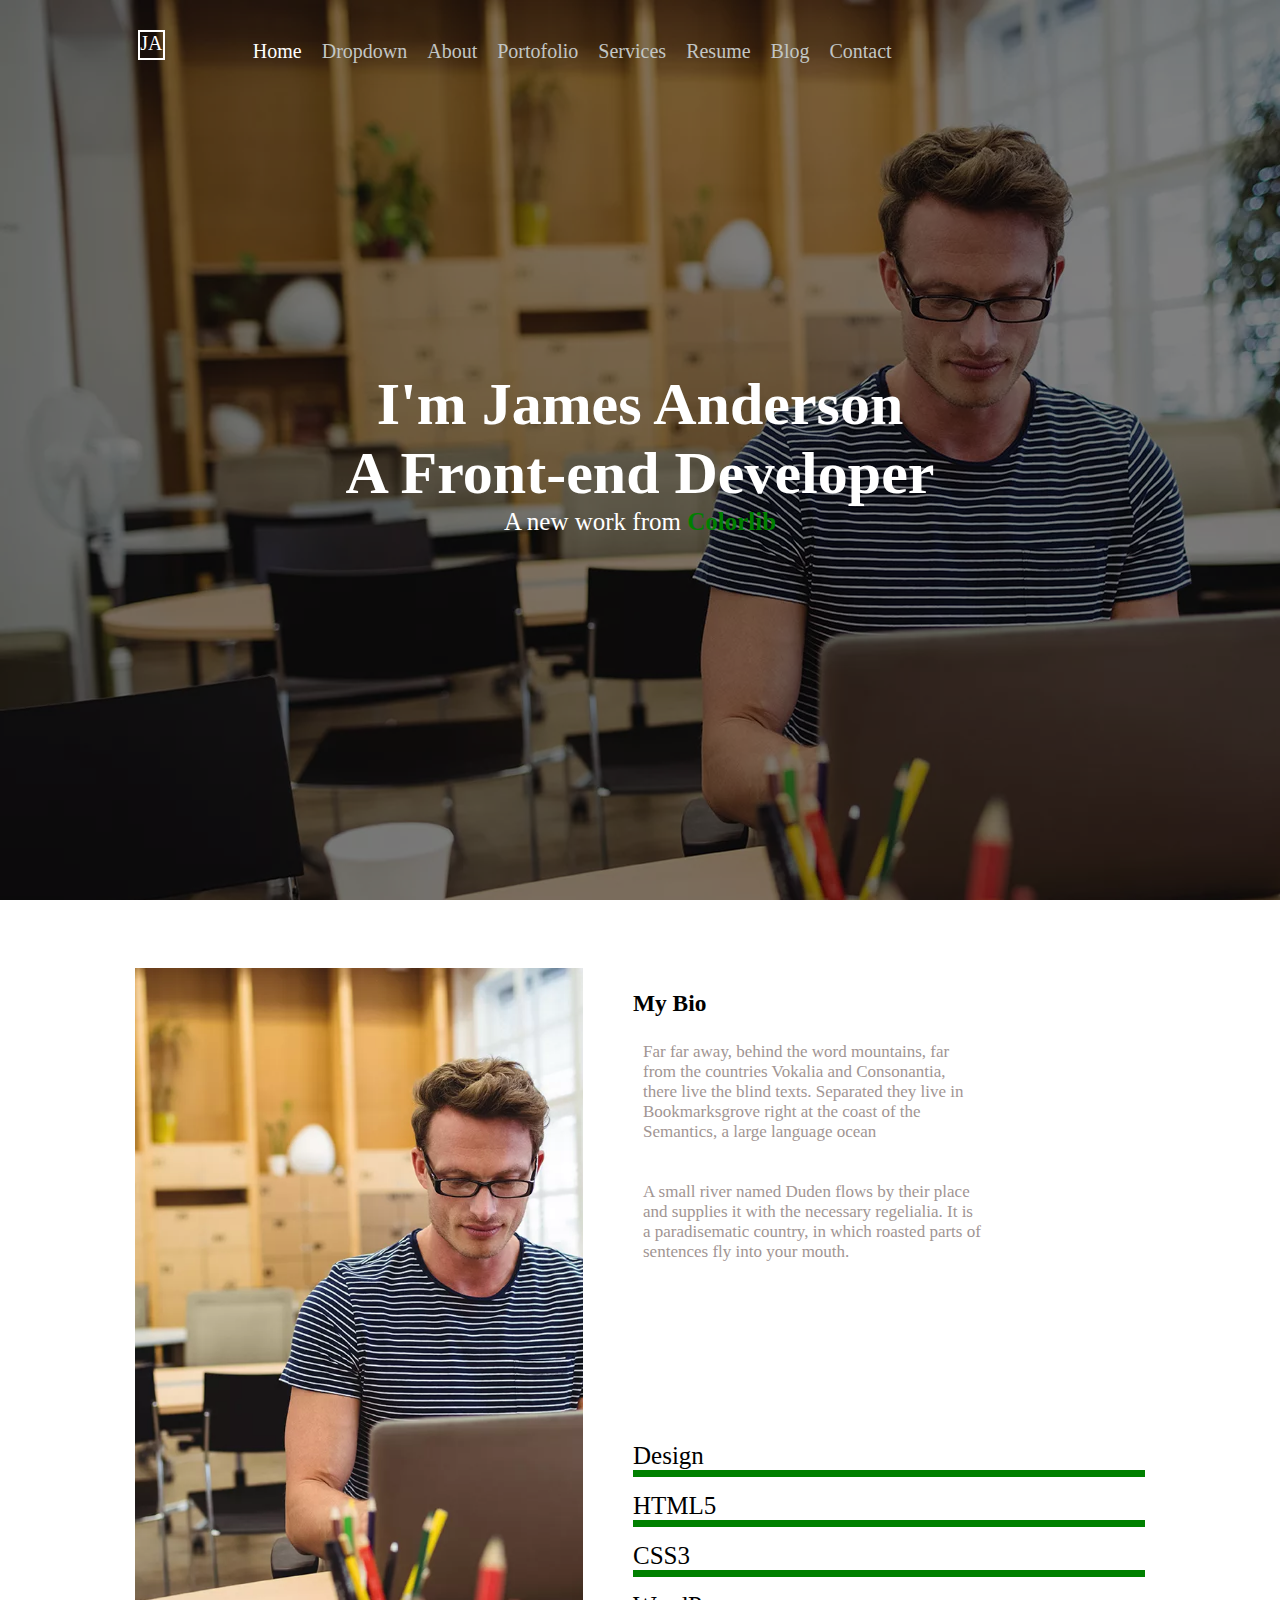
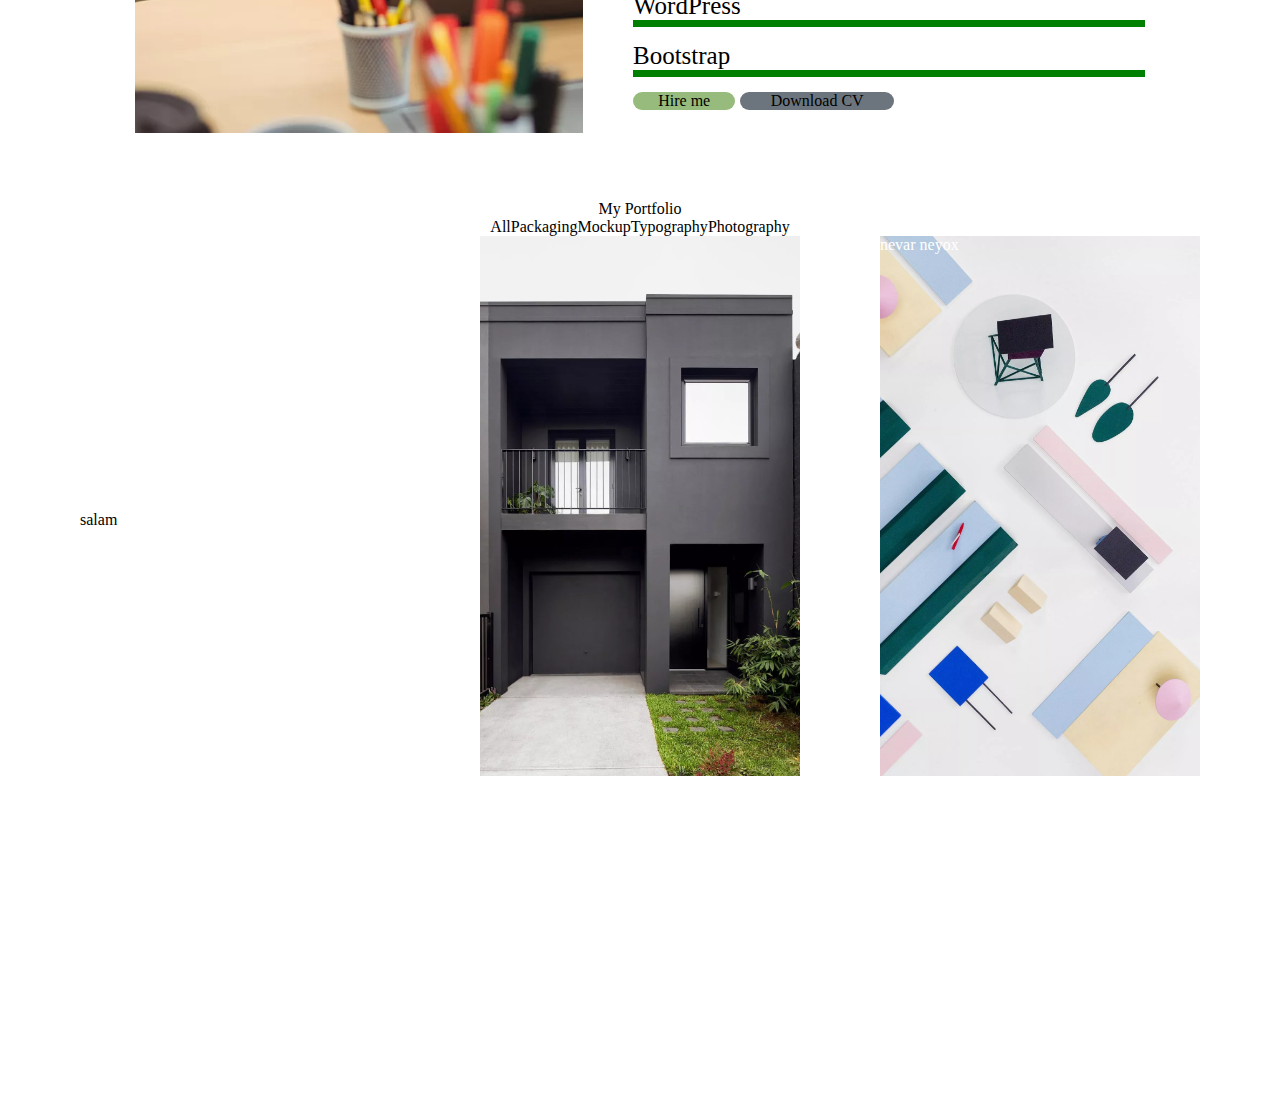
==== proyekt2/index.html @ 19b0993e "added new codes" ====
<!DOCTYPE html>
<html lang="en">

<head>
    <meta charset="UTF-8">
    <meta name="viewport" content="width=device-width, initial-scale=1.0">
    <link rel="stylesheet" href="./style.css">
    <title>Document</title>
</head>

<body>
    <div class="header">
        <div class="java">
            <div class="about">JA</div>
            <div class="menu">
                <div>Home</div>
                <div class="main-drop"> Dropdown

                </div>
                <div> About</div>
                <div> Portofolio</div>
                <div> Services</div>
                <div> Resume</div>
                <div>Blog</div>
                <div>Contact</div>
            </div>
        </div>
        <div class="text">
            <div>
                <h1> I'm James Anderson</h1>
            </div>
            <div>
                <h1>A Front-end Developer </h1>
            </div>
            <div>
                <p>A new work from <span><b>Colorlib</b> </span> </p>
            </div>
        </div>
    </div>
    <section>

        <div class="div-color">
            <div class="image"></div>
            <div class="text-image">
                <div class="my-dive">
                    <h3>My Bio </h3>
                </div>
                <div class="text-second">
                    <div class="far-away"> Far far away, behind the word mountains, far from the countries Vokalia and
                        Consonantia, there
                        live the blind texts. Separated they live in Bookmarksgrove right at the coast of the Semantics,
                        a large language ocean </div>
                    <br>
                    <div class="far-away"> A small river named Duden flows by their place and supplies it with the
                        necessary regelialia. It
                        is a paradisematic country, in which roasted parts of sentences fly into your mouth.</div>
                </div>
                <div class="bio"> Design</div>
                <div class="bio">HTML5 </div>
                <div class="bio">CSS3 </div>
                <div class="bio"> WordPress</div>
                <div class="bio">Bootstrap </div>
                <div class="mother">
                    <div class="hire">Hire me</div>
                    <div class="download">Download CV</div>
                </div>
            </div>
        </div>
    </section>
    <section>
        <div class="portofolio">
            <div> My Portfolio</div>
            <div class="div-menu1">
                <div>All</div>
                <div>Packaging </div>
                <div>Mockup</div>
                <div>Typography </div>
                <div> Photography</div>
            </div>
            <div class="main-div">
                <div class="first-photo">
                    <div class="book"> </div>
                    <div class="map">salam</div>
                </div>
                <div class="second-photo photo1"></div>
                <div class="second-photo photo2">nevar neyox</div>
            </div>
            <div></div>

        </div>
    </section>

</body>

</html>
---- proyekt2/style.css ----
* {
    margin: 0;
    padding: 0;
    box-sizing: border-box;

}

.header {
    width: 100%;
    height: 100vh;
    background-image: url(./hero_img.jpg);
    position: relative;
    z-index: -1;
}
.header::after{
    content: "";
    position: absolute;
    width: 100%;
    height: 100%;
    background-color: black;
    top: 0;
    opacity: 0.5;
    z-index: -2;
}

.java {
    display: flex;
    /* gap: 200px; */
    color: white;
    font-size: 20px;
    margin-left: 100px;
    padding-top: 30px;
    justify-content: space-evenly
}

.menu {
    display: flex;
    gap: 20px;
    margin-right: 350px;
    margin-top: 10px;
    height: 100px;
    

}
.about{
    margin-right: 50px;
    border: solid 2px white;
    height: 30px;
    /* padding: 5px; */
    /* font-family: Impact, Haettenschweiler, 'Arial Narrow Bold', sans-serif */
}
.menu :not( :nth-child(1)){
    color:#C2C6C5 ;

}
.text{
    display: flex;
    flex-direction: column; 
     /* justify-content: center;  */
    align-items: center ;
    margin-top: 230px; 
    color: white;
    /* text-align: center; */
    
}
h1{
    font-size: 60px;
}
p{
    font-size: 25px;
}
span{
    color: green;
}
/* .drop-down{
    width: 160px; 
     height: 140px; 
    background-color: white;
    position:absolute;
    top: 70px;
    display: none;
     */

main.drop{
    position: relative;
}
.main-drop::after{
    width: 100px;
    height: 80px;
    
}
.div-color{
width: 100%;
height: 100vh;
background-color: #fff ;
display: flex;
align-items: center;
justify-content: center;
gap: 50px;
}
.image{
    width: 35%;
    background-image: url(./hero_img.jpg);
    height: 85%;
    background-position: center;
    background-size: cover;
}
.text-image{
    width: 40%;
    height: 80%;
    display: flex;
    flex-direction: column;
    gap: 15px;
}
.hire{
    width: 20%;
    height: 100%;
    background-color: #96BB7C  ;
    border-radius: 20px;
    text-align: center;
}
.download{
    width: 30%;
    height: 100%;
    background-color: #6C757D ;
    border-radius: 20px;
    text-align: center;
}
.mother{
    display: flex;
    gap: 5px
    ;
}
.bio{
    font-size: 25px;
    border-bottom: 7px solid green;
}
.text-second{
    font-size: 17px;
    color: #A19593;
    width: 70%;
    height: 60%;
}
.far-away{
    padding: 10px;
}
.my-dive{
    font-size: 20px;
}
.portofolio{
    width: 100%;
    height: 100vh;
    background-color: #fff;
    display: flex;
    flex-direction: column;
    align-items: center;
}
.div-menu1{
    display: flex;
}
.first-photo{
    width: 25%;
    height: 100%;
    /* background-color: blue; */
    display: flex;
    flex-direction: column;
    gap: 10px;

}
.second-photo{
    width: 25%;
    height: 100%;
     background-color: black; 
    color: white;
}
.main-div{
    display: flex;
    width: 100%;
    justify-content: space-evenly;
    height: 60%;
}
.book {
    width: 50%;
    height: 50%;
    /* background-image: url(./work_1.jpg.webp) */
    ;

}
.map{
    width: 50%;
    height: 50%;

}
.photo1{
    background-image: url(./work_1.jpg.webp);
    background-size: cover;
    background-position: center;
}
.photo2{
    background-image: url(./work_2.jpg.webp);
    background-size: cover;
    background-position: center;
}
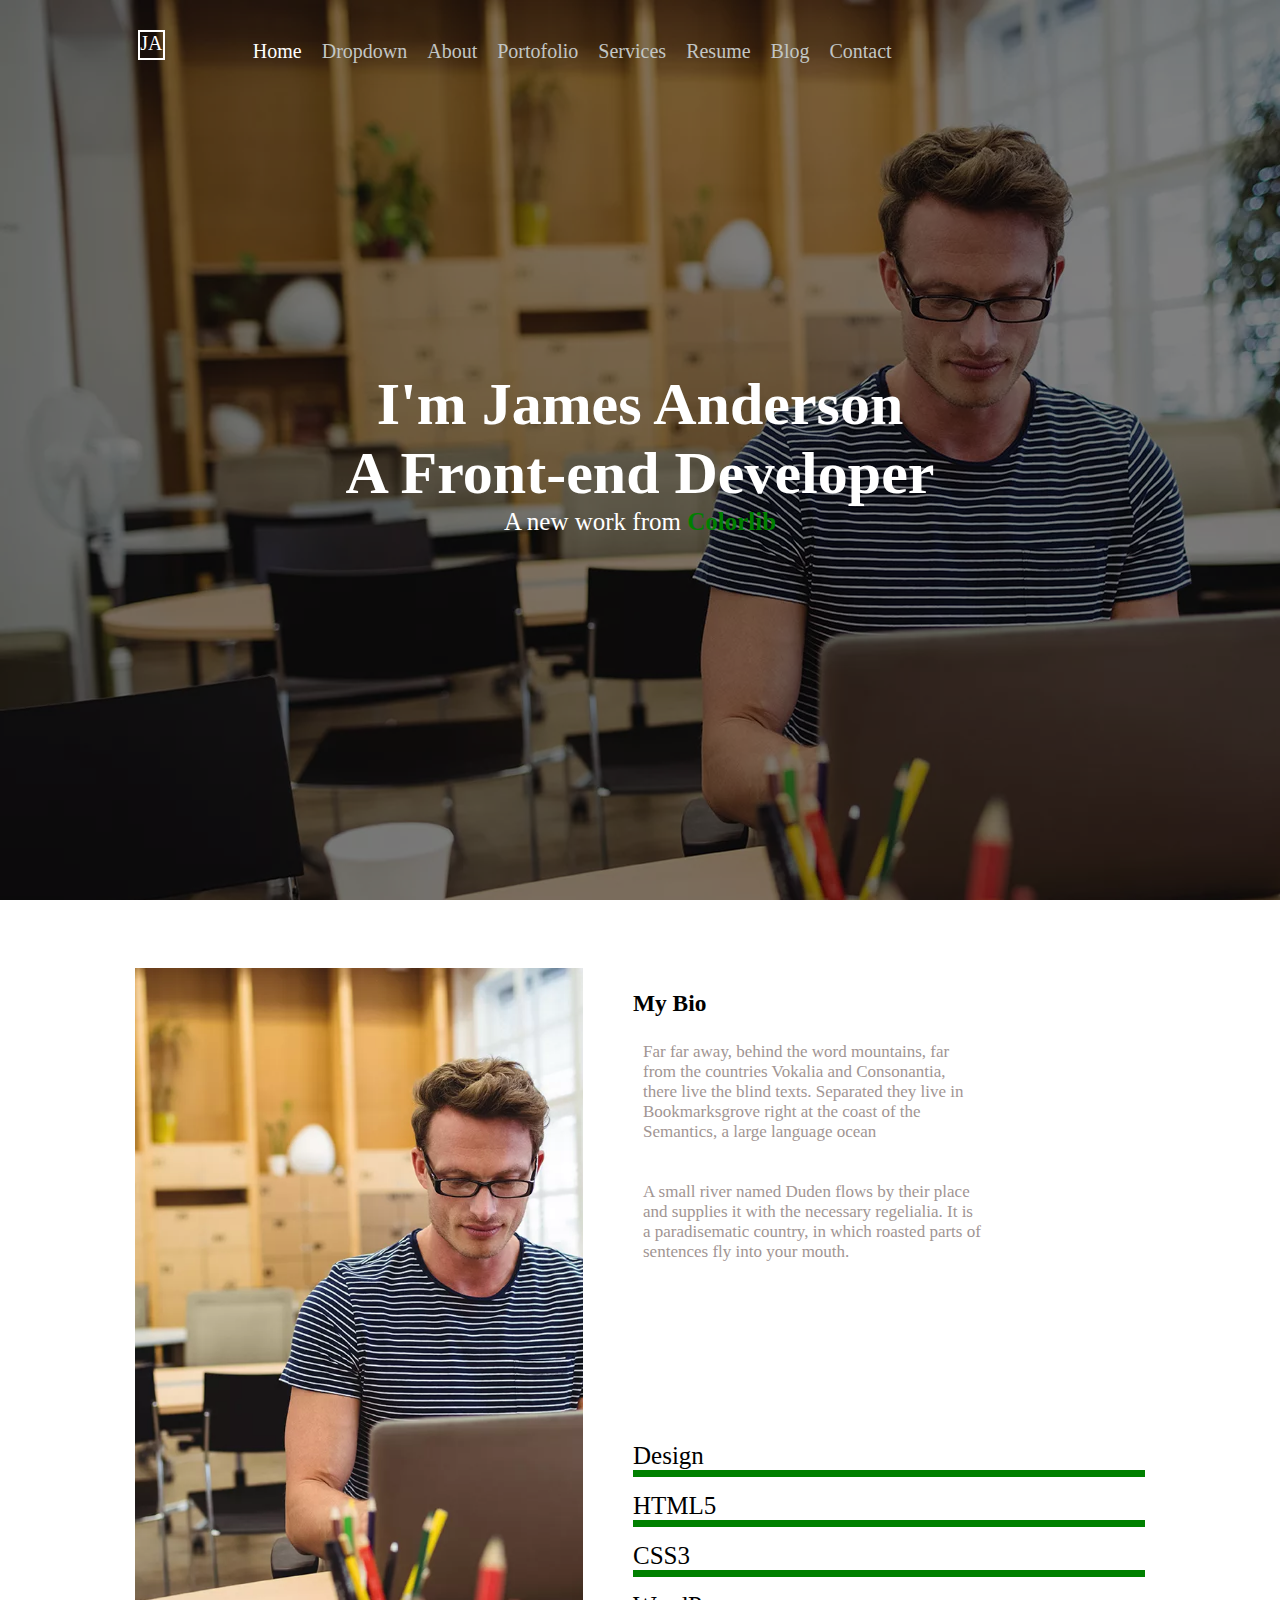
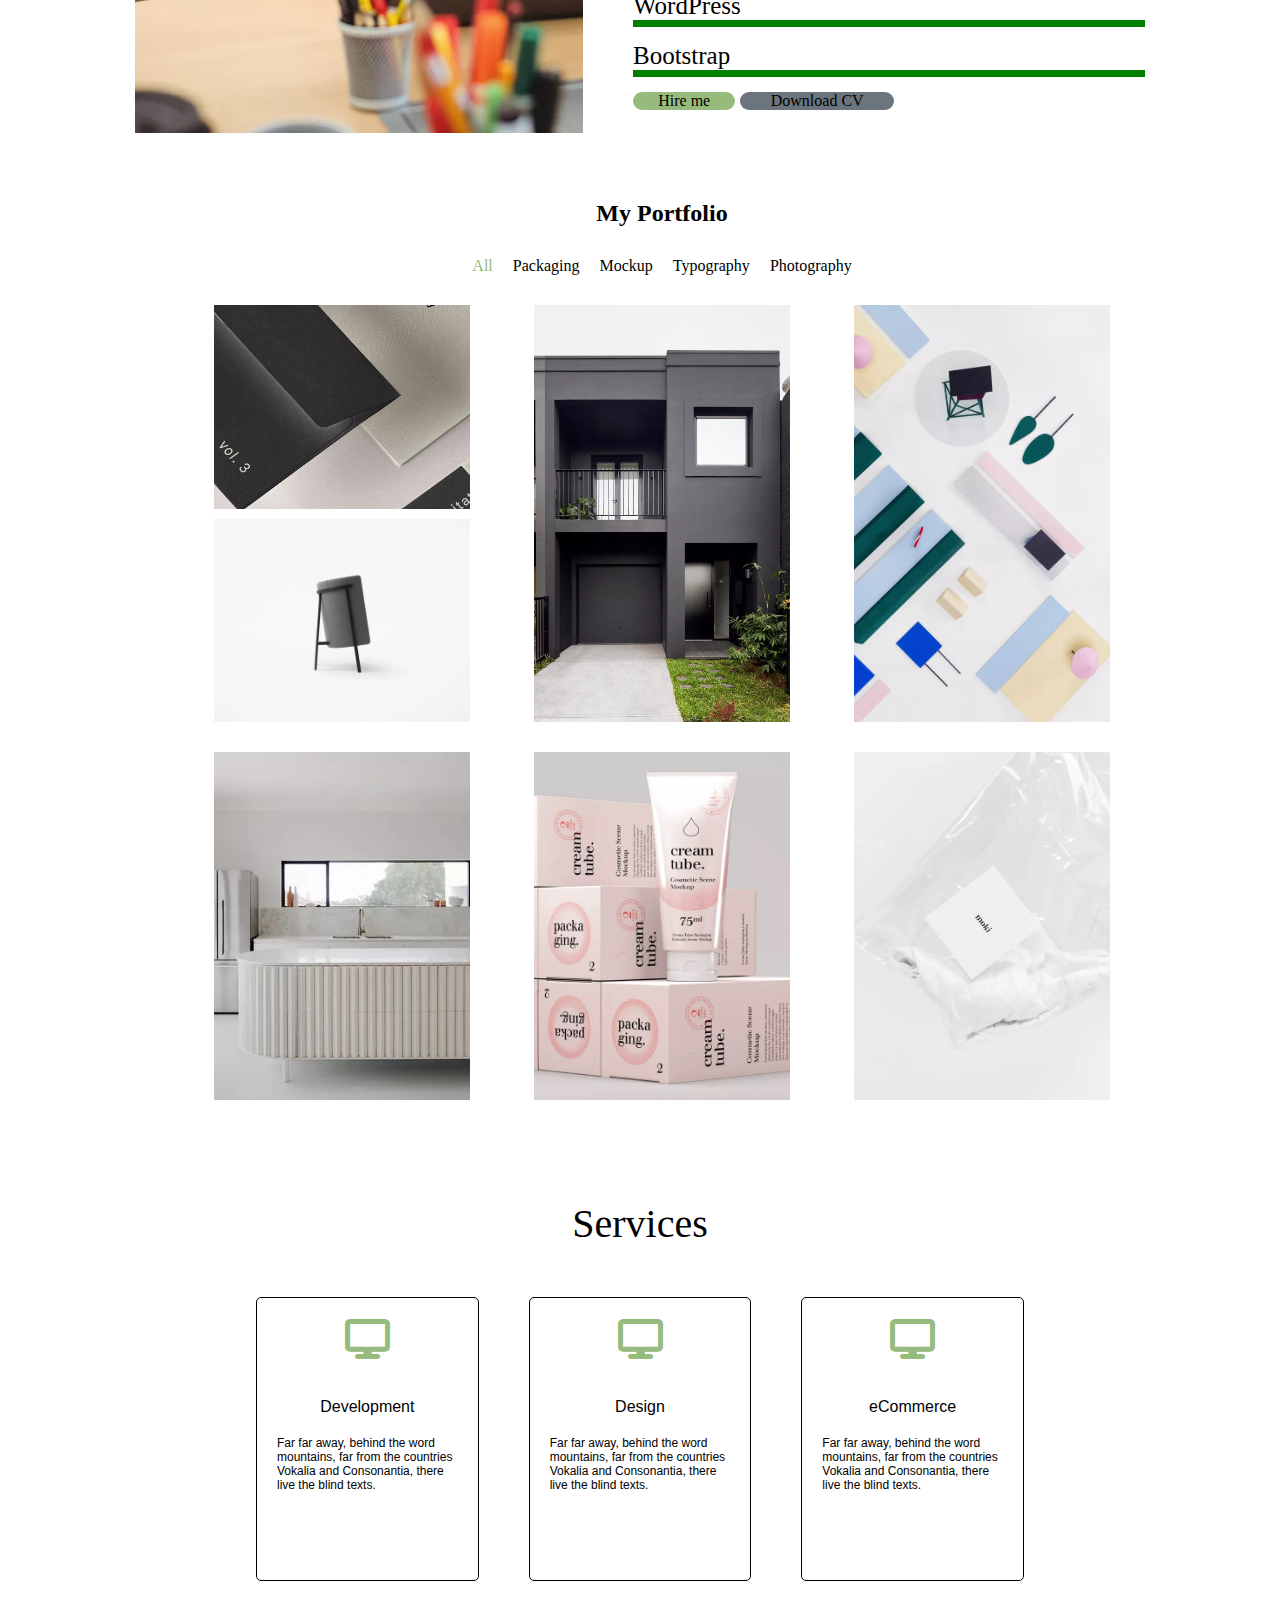
==== commit ce8f0ed7: "homework" ====
--- a/proyekt2/index.html
+++ b/proyekt2/index.html
@@ -6,6 +6,7 @@
     <meta name="viewport" content="width=device-width, initial-scale=1.0">
     <link rel="stylesheet" href="./style.css">
     <title>Document</title>
+    <link rel="stylesheet" href=" https://cdnjs.cloudflare.com/ajax/libs/font-awesome/6.6.0/css/all.min.css">
 </head>
 
 <body>
@@ -69,24 +70,61 @@
     </section>
     <section>
         <div class="portofolio">
-            <div> My Portfolio</div>
+            <div>
+                <h2> My Portfolio </h2>
+            </div>
             <div class="div-menu1">
-                <div>All</div>
-                <div>Packaging </div>
-                <div>Mockup</div>
-                <div>Typography </div>
-                <div> Photography</div>
+                <div style="color:#96BB7C ;">All</div>
+                <div class="hover">Packaging </div>
+                <div class="hover">Mockup</div>
+                <div class="hover">Typography </div>
+                <div class="hover"> Photography</div>
             </div>
             <div class="main-div">
                 <div class="first-photo">
-                    <div class="book"> </div>
-                    <div class="map">salam</div>
+                    <div class="book">
+                    </div>
+                    <div class="map"></div>
                 </div>
                 <div class="second-photo photo1"></div>
-                <div class="second-photo photo2">nevar neyox</div>
+                <div class="second-photo photo2"></div>
             </div>
-            <div></div>
+            <div class="photo3">
+                <div class="first first-div"> </div>
+                <div class="second first-div"> </div>
+                <div class="three first-div">
 
+                </div>
+            </div>
+
+        </div>
+    </section>
+    <section>
+        <div class="servis">
+            <div class="servis2 ">Services</div>
+            <div class="box">
+                <div class="box1 box-all">
+                    <div class="icon"><i class="fa-solid fa-display"></i> </div>
+                    <div>Development </div>
+                    <div class="div-away">Far far away, behind the word mountains, far from the countries Vokalia and
+                        Consonantia, there
+                        live the blind texts. </div>
+                </div>
+                <div class="box2 box-all">
+                    <div class="icon"><i class="fa-solid fa-display"></i> </div>
+                    <div>  Design</div>
+                    <div class="div-away">Far far away, behind the word mountains, far from the countries Vokalia and
+                        Consonantia, there
+                        live the blind texts. </div>
+                </div>
+                <div class="box3 box-all"> 
+                    <div class="icon"><i class="fa-solid fa-display"></i> </div>
+                    <div> eCommerce </div>
+                    <div class="div-away">Far far away, behind the word mountains, far from the countries Vokalia and
+                        Consonantia, there
+                        live the blind texts. </div>
+                </div>
+            </div>
         </div>
     </section>
 
--- a/proyekt2/style.css
+++ b/proyekt2/style.css
@@ -12,7 +12,8 @@
     position: relative;
     z-index: -1;
 }
-.header::after{
+
+.header::after {
     content: "";
     position: absolute;
     width: 100%;
@@ -39,39 +40,46 @@
     margin-right: 350px;
     margin-top: 10px;
     height: 100px;
-    
-
-}
-.about{
+
+
+}
+
+.about {
     margin-right: 50px;
     border: solid 2px white;
     height: 30px;
     /* padding: 5px; */
     /* font-family: Impact, Haettenschweiler, 'Arial Narrow Bold', sans-serif */
 }
-.menu :not( :nth-child(1)){
-    color:#C2C6C5 ;
-
-}
-.text{
-    display: flex;
-    flex-direction: column; 
-     /* justify-content: center;  */
-    align-items: center ;
-    margin-top: 230px; 
+
+.menu :not( :nth-child(1)) {
+    color: #C2C6C5;
+
+}
+
+.text {
+    display: flex;
+    flex-direction: column;
+    /* justify-content: center;  */
+    align-items: center;
+    margin-top: 230px;
     color: white;
     /* text-align: center; */
-    
-}
-h1{
+
+}
+
+h1 {
     font-size: 60px;
 }
-p{
+
+p {
     font-size: 25px;
 }
-span{
+
+span {
     color: green;
 }
+
 /* .drop-down{
     width: 160px; 
      height: 140px; 
@@ -81,84 +89,105 @@
     display: none;
      */
 
-main.drop{
+main.drop {
     position: relative;
 }
-.main-drop::after{
+
+.main-drop::after {
     width: 100px;
     height: 80px;
-    
-}
-.div-color{
-width: 100%;
-height: 100vh;
-background-color: #fff ;
-display: flex;
-align-items: center;
-justify-content: center;
-gap: 50px;
-}
-.image{
+
+}
+
+.div-color {
+    width: 100%;
+    height: 100vh;
+    background-color: #fff;
+    display: flex;
+    align-items: center;
+    justify-content: center;
+    gap: 50px;
+}
+
+.image {
     width: 35%;
     background-image: url(./hero_img.jpg);
     height: 85%;
     background-position: center;
     background-size: cover;
 }
-.text-image{
+
+.text-image {
     width: 40%;
     height: 80%;
     display: flex;
     flex-direction: column;
     gap: 15px;
 }
-.hire{
+
+.hire {
     width: 20%;
     height: 100%;
-    background-color: #96BB7C  ;
+    background-color: #96BB7C;
     border-radius: 20px;
     text-align: center;
 }
-.download{
+
+.download {
     width: 30%;
     height: 100%;
-    background-color: #6C757D ;
+    background-color: #6C757D;
     border-radius: 20px;
     text-align: center;
 }
-.mother{
-    display: flex;
-    gap: 5px
-    ;
-}
-.bio{
+
+.mother {
+    display: flex;
+    gap: 5px;
+}
+
+.bio {
     font-size: 25px;
     border-bottom: 7px solid green;
 }
-.text-second{
+
+.text-second {
     font-size: 17px;
     color: #A19593;
     width: 70%;
     height: 60%;
 }
-.far-away{
+
+.far-away {
     padding: 10px;
 }
-.my-dive{
+
+.my-dive {
     font-size: 20px;
 }
-.portofolio{
-    width: 100%;
+
+.portofolio {
+    width: 80%;
     height: 100vh;
     background-color: #fff;
     display: flex;
     flex-direction: column;
     align-items: center;
-}
-.div-menu1{
-    display: flex;
-}
-.first-photo{
+    gap: 30px;
+    margin-left: 150px;
+}
+
+.div-menu1 {
+    display: flex;
+    gap: 20px;
+
+}
+
+.hover:hover {
+    color: #96BB7C;
+}
+
+.first-photo {
     width: 25%;
     height: 100%;
     /* background-color: blue; */
@@ -167,37 +196,116 @@
     gap: 10px;
 
 }
-.second-photo{
+
+.second-photo {
     width: 25%;
     height: 100%;
-     background-color: black; 
+    background-color: black;
     color: white;
 }
-.main-div{
+
+.main-div {
     display: flex;
     width: 100%;
     justify-content: space-evenly;
     height: 60%;
 }
+
 .book {
-    width: 50%;
+    width: 100%;
     height: 50%;
-    /* background-image: url(./work_1.jpg.webp) */
-    ;
-
-}
-.map{
-    width: 50%;
+    background-image: url(./work_5.jpg.webp);
+    background-position: center;
+    background-size: cover;
+
+
+}
+
+.map {
+    width: 100%;
     height: 50%;
-
-}
-.photo1{
+    background-image: url(./work_3.jpg.webp);
+    background-position: center;
+    background-size: cover;
+
+
+}
+
+.photo1 {
     background-image: url(./work_1.jpg.webp);
     background-size: cover;
     background-position: center;
 }
-.photo2{
+
+.photo2 {
     background-image: url(./work_2.jpg.webp);
     background-size: cover;
     background-position: center;
 }
+
+.photo3 {
+    width: 100%;
+    height: 50%;
+    display: flex;
+    justify-content: space-evenly;
+    /* gap: 50px; */
+}
+.first-div{
+    width: 25%;
+
+}
+.first{
+    background-image: url(./work_4.jpg.webp);
+    background-size: cover;
+    background-position: center;
+}
+.second{
+    background-image: url(./work_6.jpg.webp);
+    background-size: cover;
+    background-position: center;
+}
+.three{
+    background-image: url(./work_7.jpg.webp);
+    background-size: cover;
+    background-position: center;
+}
+.servis{
+    width: 100%;
+    height: 90vh;
+    display: flex;
+    flex-direction: column;
+    align-items: center;
+    margin-top: 100px;
+    gap: 50px;
+
+}
+.servis2{
+    font-size: 40px;
+}
+.box{
+    width: 60%;
+    height: 35%;
+    display: flex;
+    gap: 50px;
+}
+.box-all{
+    width: 33%;
+    height: 100%;
+    border: 1px solid black;
+    border-radius: 5px;
+    padding: 20px;
+    display: flex;
+    flex-direction: column;
+    align-items: center;
+    gap: 20px;
+    font-family: Verdana, Geneva, Tahoma, sans-serif;
+}
+
+.div-away{
+    font-size: 12px;
+}
+.icon{
+    height: 25%;
+    font-size: 40px;
+    color: #96BB7C;
+}
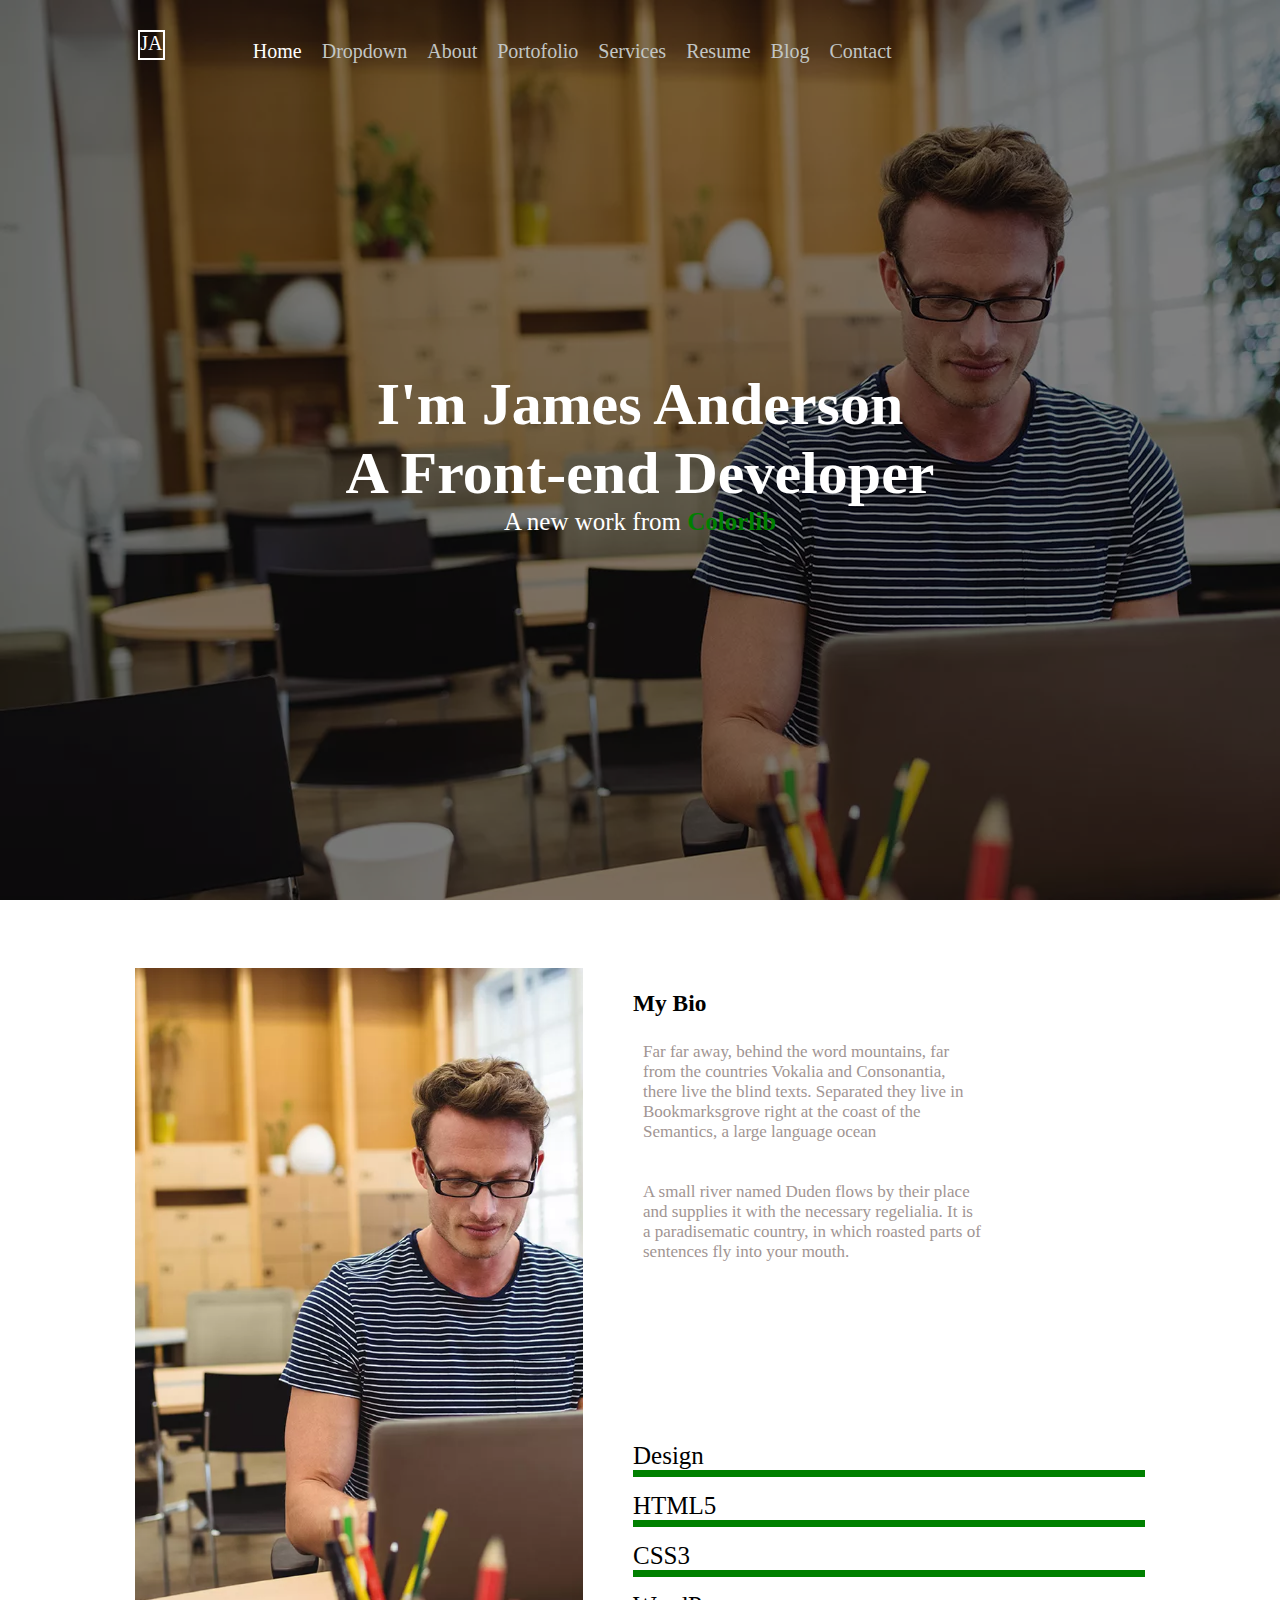
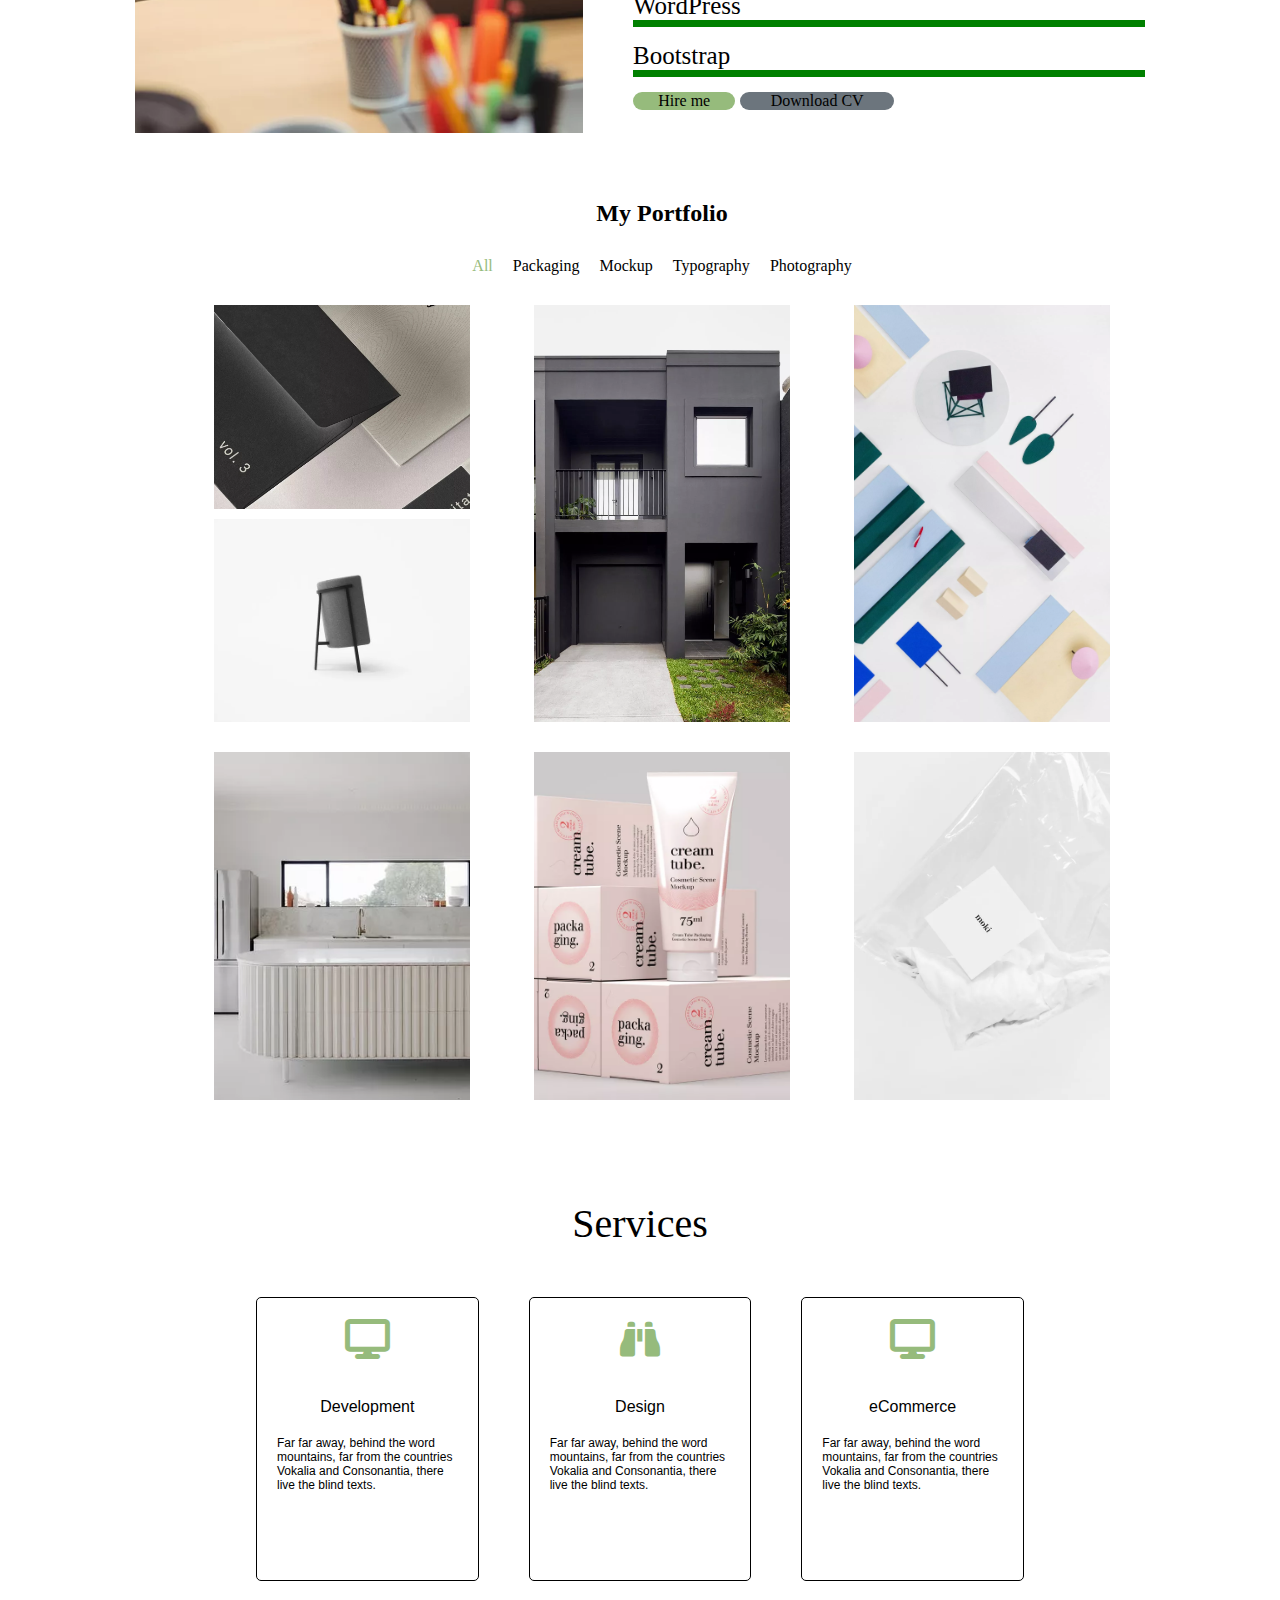
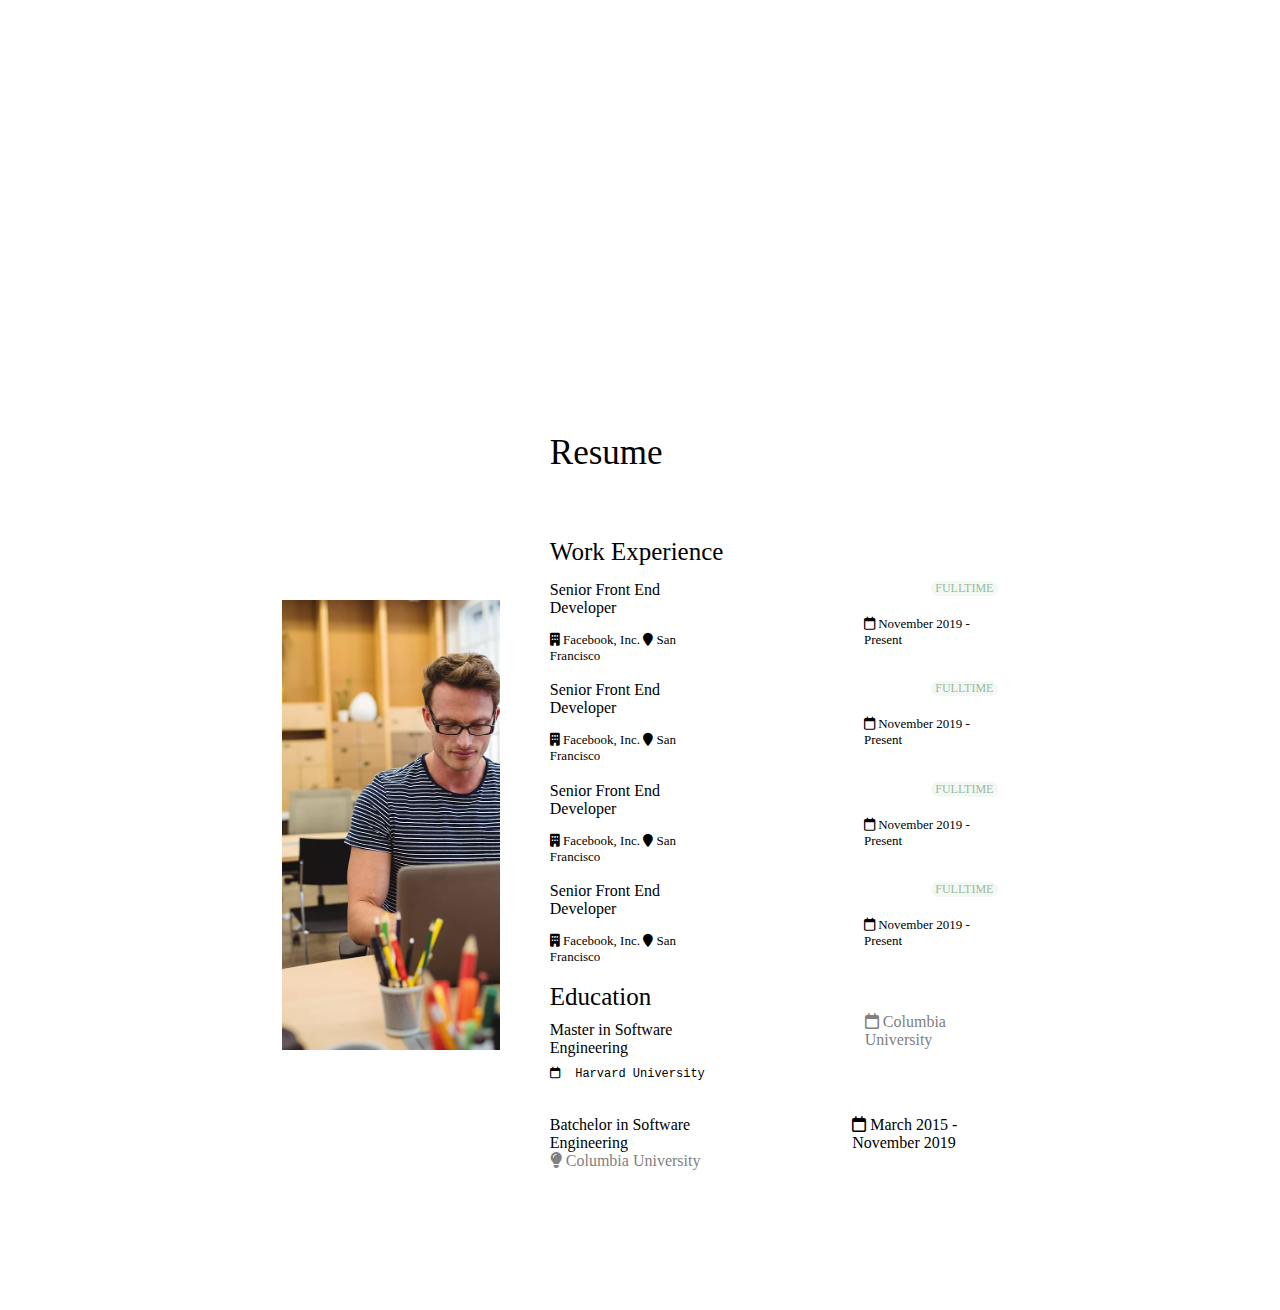
==== commit be3c80eb: "html7" ====
--- a/proyekt2/index.html
+++ b/proyekt2/index.html
@@ -111,13 +111,13 @@
                         live the blind texts. </div>
                 </div>
                 <div class="box2 box-all">
-                    <div class="icon"><i class="fa-solid fa-display"></i> </div>
-                    <div>  Design</div>
+                    <div class="icon"> <i class="fa-solid fa-binoculars"></i></div>
+                    <div> Design</div>
                     <div class="div-away">Far far away, behind the word mountains, far from the countries Vokalia and
                         Consonantia, there
                         live the blind texts. </div>
                 </div>
-                <div class="box3 box-all"> 
+                <div class="box3 box-all">
                     <div class="icon"><i class="fa-solid fa-display"></i> </div>
                     <div> eCommerce </div>
                     <div class="div-away">Far far away, behind the word mountains, far from the countries Vokalia and
@@ -127,6 +127,83 @@
             </div>
         </div>
     </section>
+    <section>
+        <div class="conteiner">
+            <div class="conteiner1"></div>
+            <div class="conteiner2">
+                <div class="resume">Resume</div>
+                <div class="work">Work Experience </div>
+                <div class="cont-div">
+                    <div class="m-div">
+                        <div>Senior Front End Developer </div>
+                        <div class="font-size"> <i class="fa-solid fa-building"></i> Facebook, Inc.
+                            <i class="fa-solid fa-location-pin"></i> San Francisco
+                        </div>
+                    </div>
+                    <div class="half-div">
+                        <div class="full-div">FULLTIME</div>
+                        <div class="font-size"><i class="fa-regular fa-calendar"></i> November 2019 - Present </div>
+                    </div>
+                </div>
+                <div class="cont-div">
+                    <div class="m-div">
+                        <div>Senior Front End Developer </div>
+                        <div class="font-size"> <i class="fa-solid fa-building"></i> Facebook, Inc.
+                            <i class="fa-solid fa-location-pin"></i> San Francisco
+                        </div>
+                    </div>
+                    <div class="half-div">
+                        <div class="full-div">FULLTIME</div>
+                        <div class="font-size"><i class="fa-regular fa-calendar"></i> November 2019 - Present </div>
+                    </div>
+                </div>
+                <div class="cont-div">
+                    <div class="m-div">
+                        <div>Senior Front End Developer </div>
+                        <div class="font-size"> <i class="fa-solid fa-building"></i> Facebook, Inc.
+                            <i class="fa-solid fa-location-pin"></i> San Francisco
+                        </div>
+                    </div>
+                    <div class="half-div">
+                        <div class="full-div">FULLTIME</div>
+                        <div class="font-size"><i class="fa-regular fa-calendar"></i> November 2019 - Present </div>
+                    </div>
+                </div>
+                <div class="cont-div">
+                    <div class="m-div">
+                        <div>Senior Front End Developer </div>
+                        <div class="font-size"> <i class="fa-solid fa-building"></i> Facebook, Inc.
+                            <i class="fa-solid fa-location-pin"></i> San Francisco
+                        </div>
+                    </div>
+                    <div class="half-div">
+                        <div class="full-div">FULLTIME</div>
+                        <div class="font-size"><i class="fa-regular fa-calendar"></i> November 2019 - Present </div>
+                    </div>
+                </div>
+                <div class="cont-div">
+                    <div class="main-education">
+                        <div class="education-div">Education </div>
+                        <div class="master-div">
+                            <div>Master in Software Engineering</div>
+                            <div class="div-harvard">
+                                <pre><i class="fa-regular fa-calendar"></i>  Harvard University</pre>
+                            </div>
+                        </div>
+                    </div>
+                    <div class="study-div"> <i class="fa-regular fa-calendar"></i> Columbia University</div>
+                </div>
+                <br>
+                <div class="cont-div">
+                    <div>
+                        <div>Batchelor in Software Engineering </div>
+                        <div class="pablo"><i class="fa-solid fa-lightbulb"></i> Columbia University </div>
+                    </div>
+                    <div> <i class="fa-regular fa-calendar"></i> March 2015 - November 2019 </div>
+
+                </div>
+            </div>
+    </section>
 
 </body>
 
--- a/proyekt2/style.css
+++ b/proyekt2/style.css
@@ -291,7 +291,7 @@
 .box-all{
     width: 33%;
     height: 100%;
-    border: 1px solid black;
+     border: 1px solid black; 
     border-radius: 5px;
     padding: 20px;
     display: flex;
@@ -309,3 +309,94 @@
     font-size: 40px;
     color: #96BB7C;
 }
+
+
+.conteiner{
+    width: 100%;
+    height: 100vh;
+    display: flex;
+    align-items: center;
+    justify-content: center;
+    gap: 50px;
+}
+.conteiner1{
+    width: 17%;
+    height: 50%;
+  
+    background-image: url(./hero_img.jpg);
+    background-position: center;
+    background-size: cover;
+    
+    margin-bottom: 70px;
+}
+.conteiner2{
+    width: 35%;
+    height: 95%;
+    display: flex;
+    flex-direction: column;
+    gap: 15px;
+   
+}
+.cont-div{
+    width: 100%;
+    height: 10%;
+    display: flex;
+    gap: 150px;
+}
+.resume{
+    font-size: 35px;
+    margin-bottom: 50px;
+}
+.work{
+    font-size: 25px;
+}
+.m-div{
+    display: flex;
+    flex-direction: column;
+    gap: 15px;
+}
+.full-div{
+    border-radius: 50px;
+    background-color:#F4F8F2;
+    width: 50%;
+    font-size: 12px;
+    color: #96BBA2 ;
+    text-align: center;
+}
+.half-div{
+    display: flex;
+    flex-direction: column;
+    gap: 20px;
+    align-items: end;
+}
+.font-size{
+    font-size: 13px;
+}
+.education-div{
+    font-size: 25px;
+   
+}
+.master-div{
+    display: flex;
+    flex-direction: column;
+    gap: 10px;
+   
+}
+.main-education{
+    display: flex;
+    flex-direction: column;
+    gap: 10px;
+    width: 80;
+}
+.div-harvard{
+    font-size: 12px;
+}
+.study-div{
+    margin-top: 30px;
+    color: gray;
+    margin-right: 10px;
+}
+.pablo{
+    color: gray;
+   
+}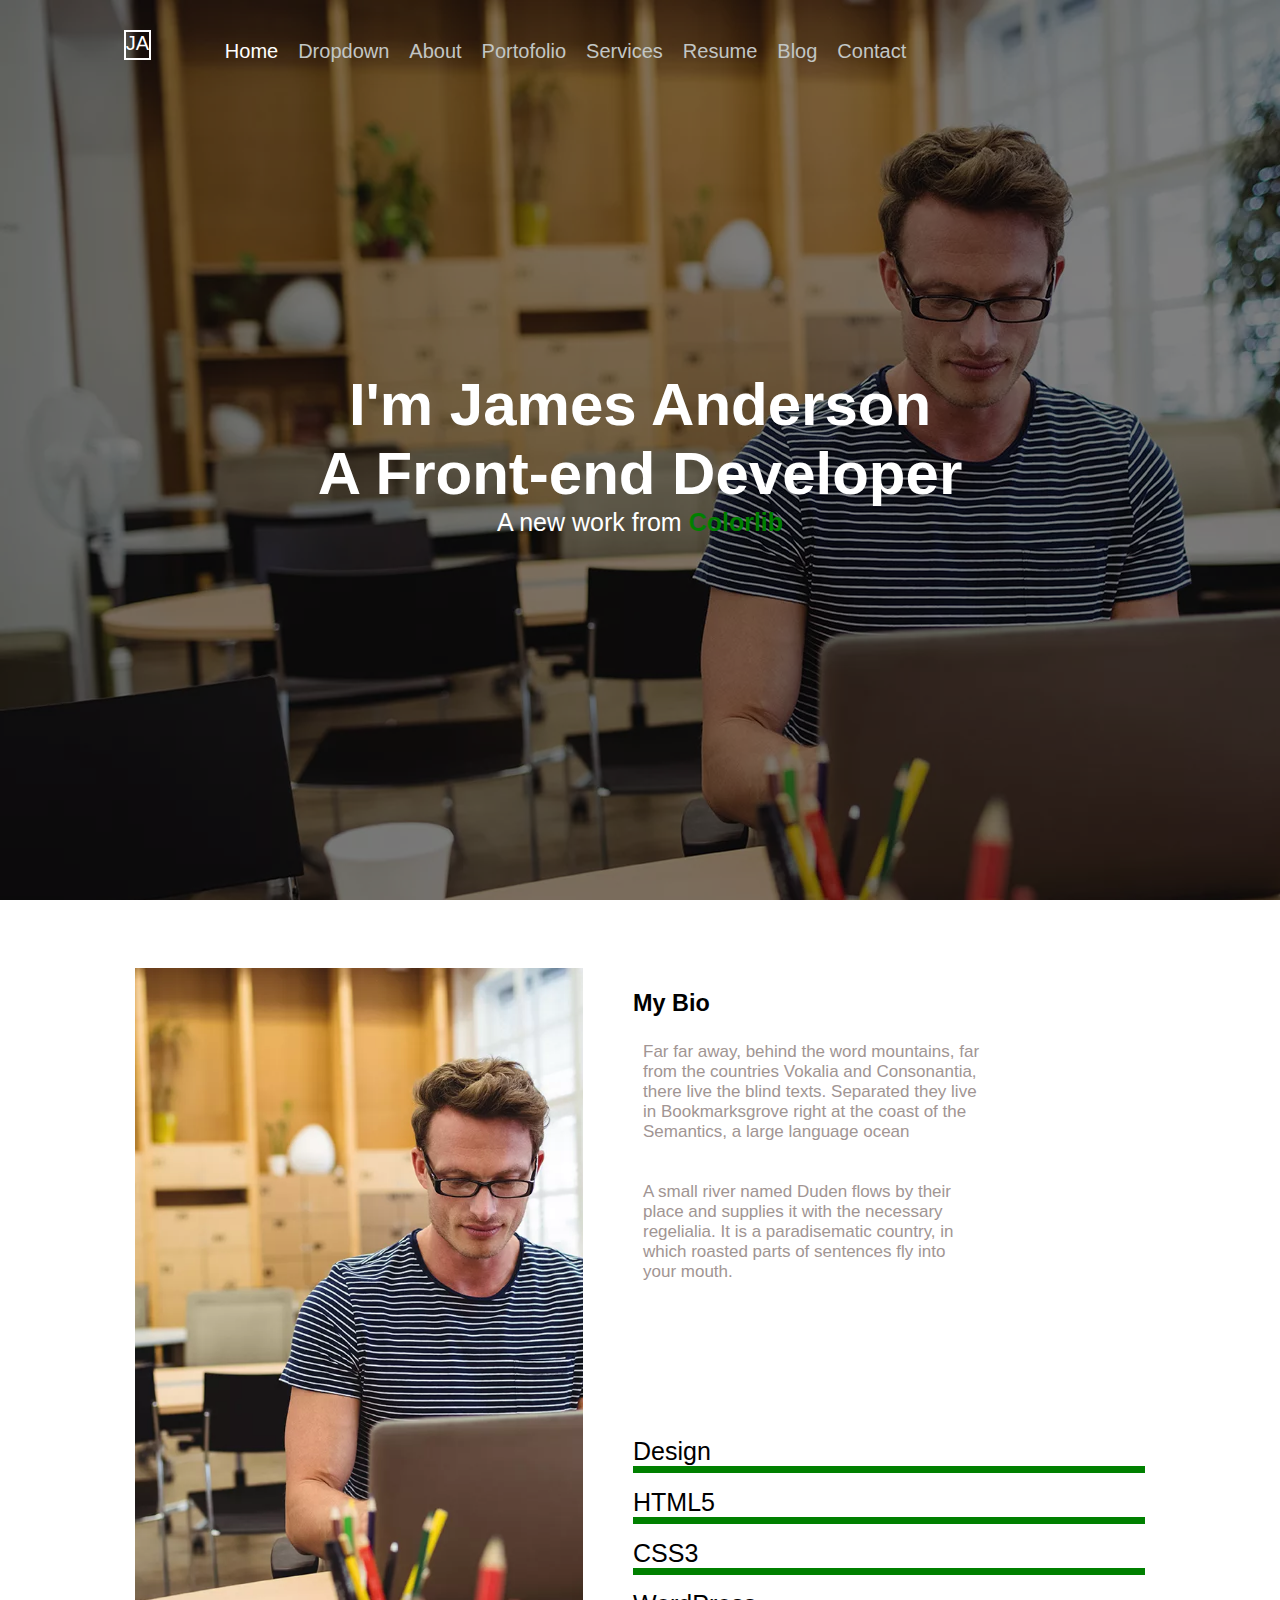
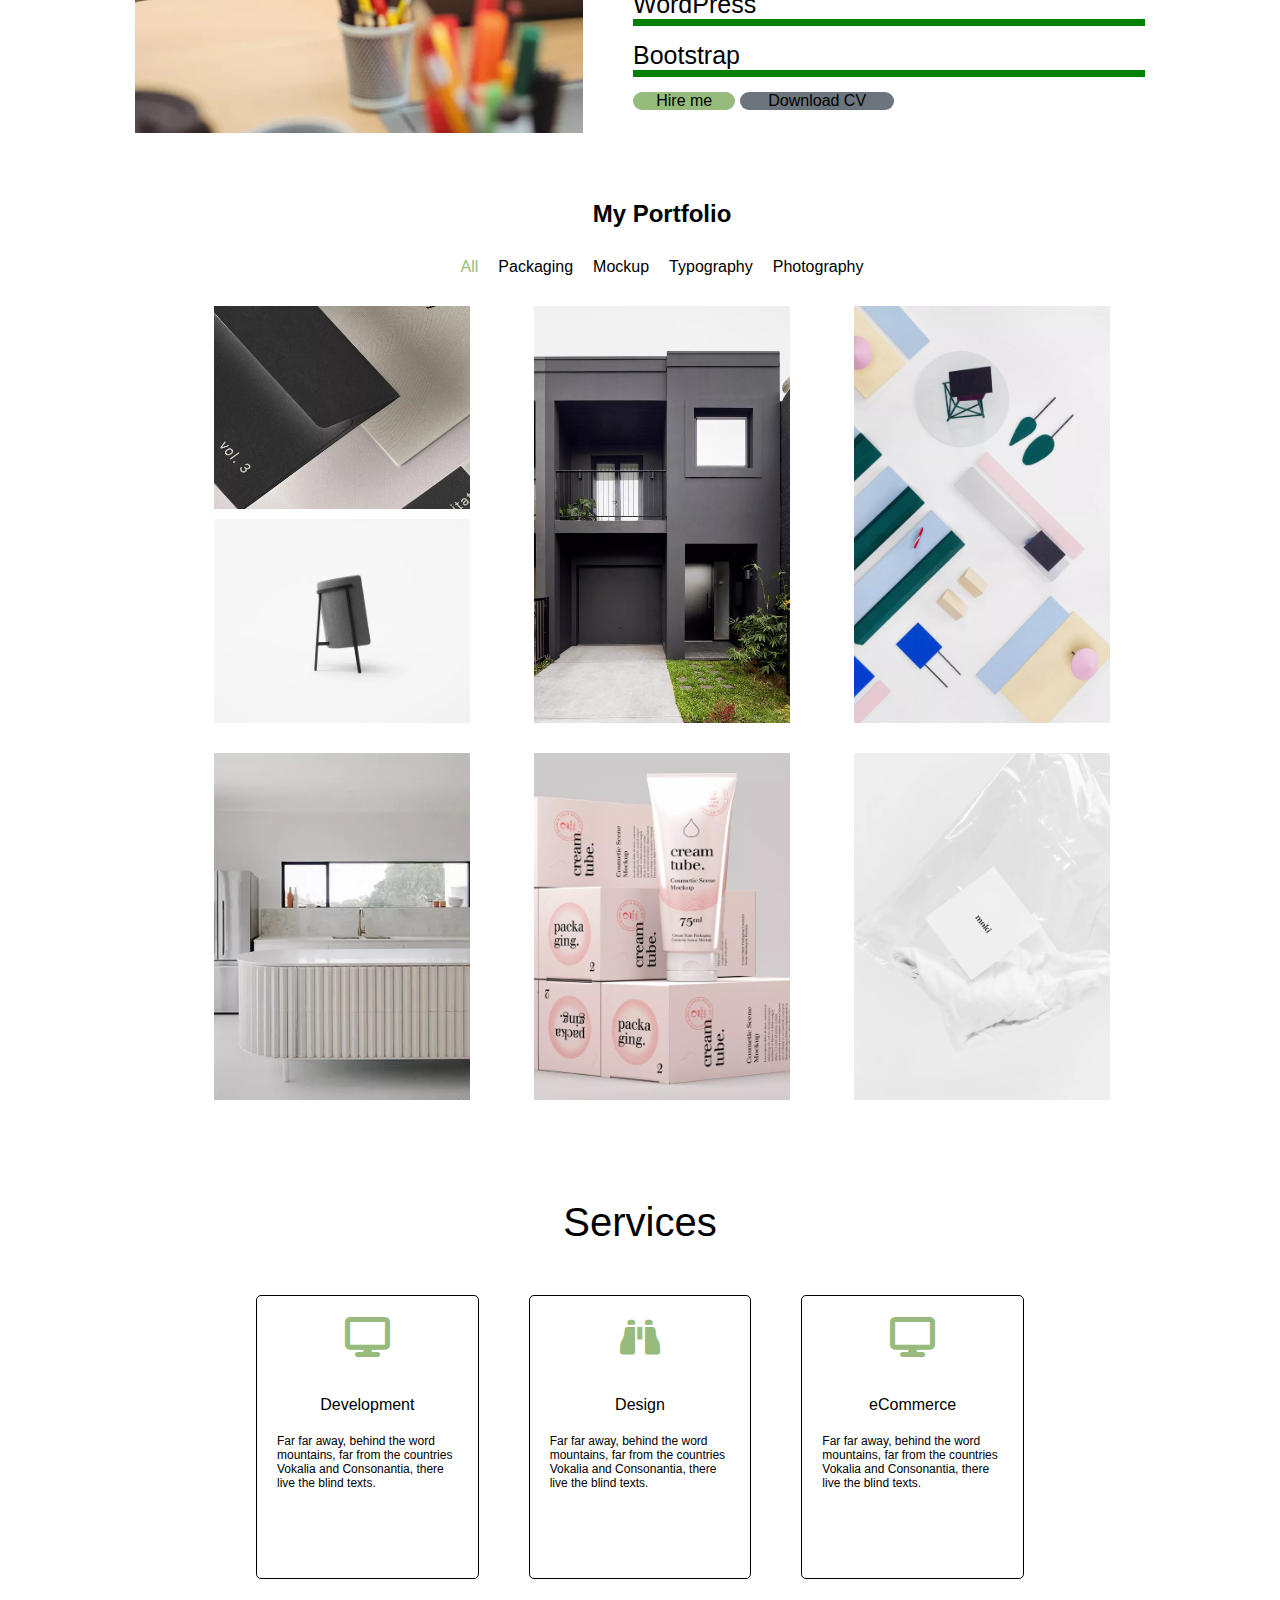
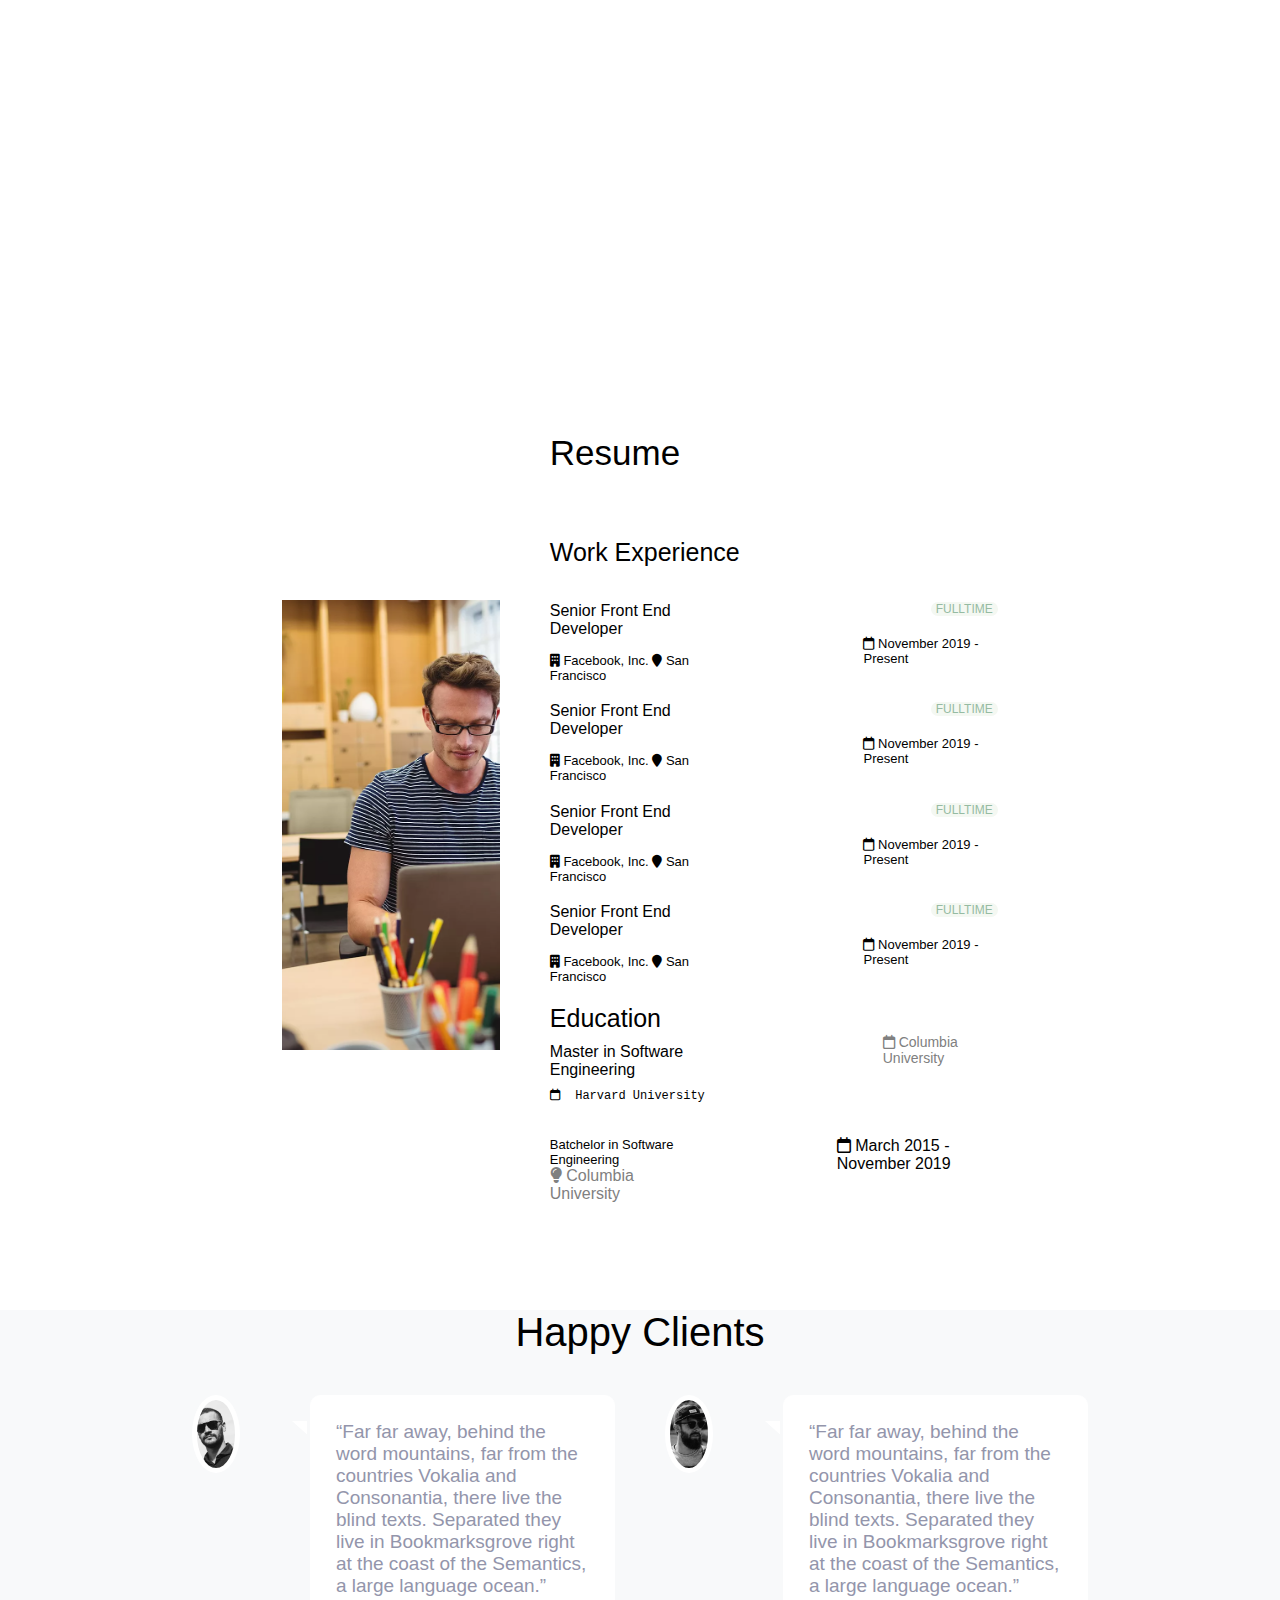
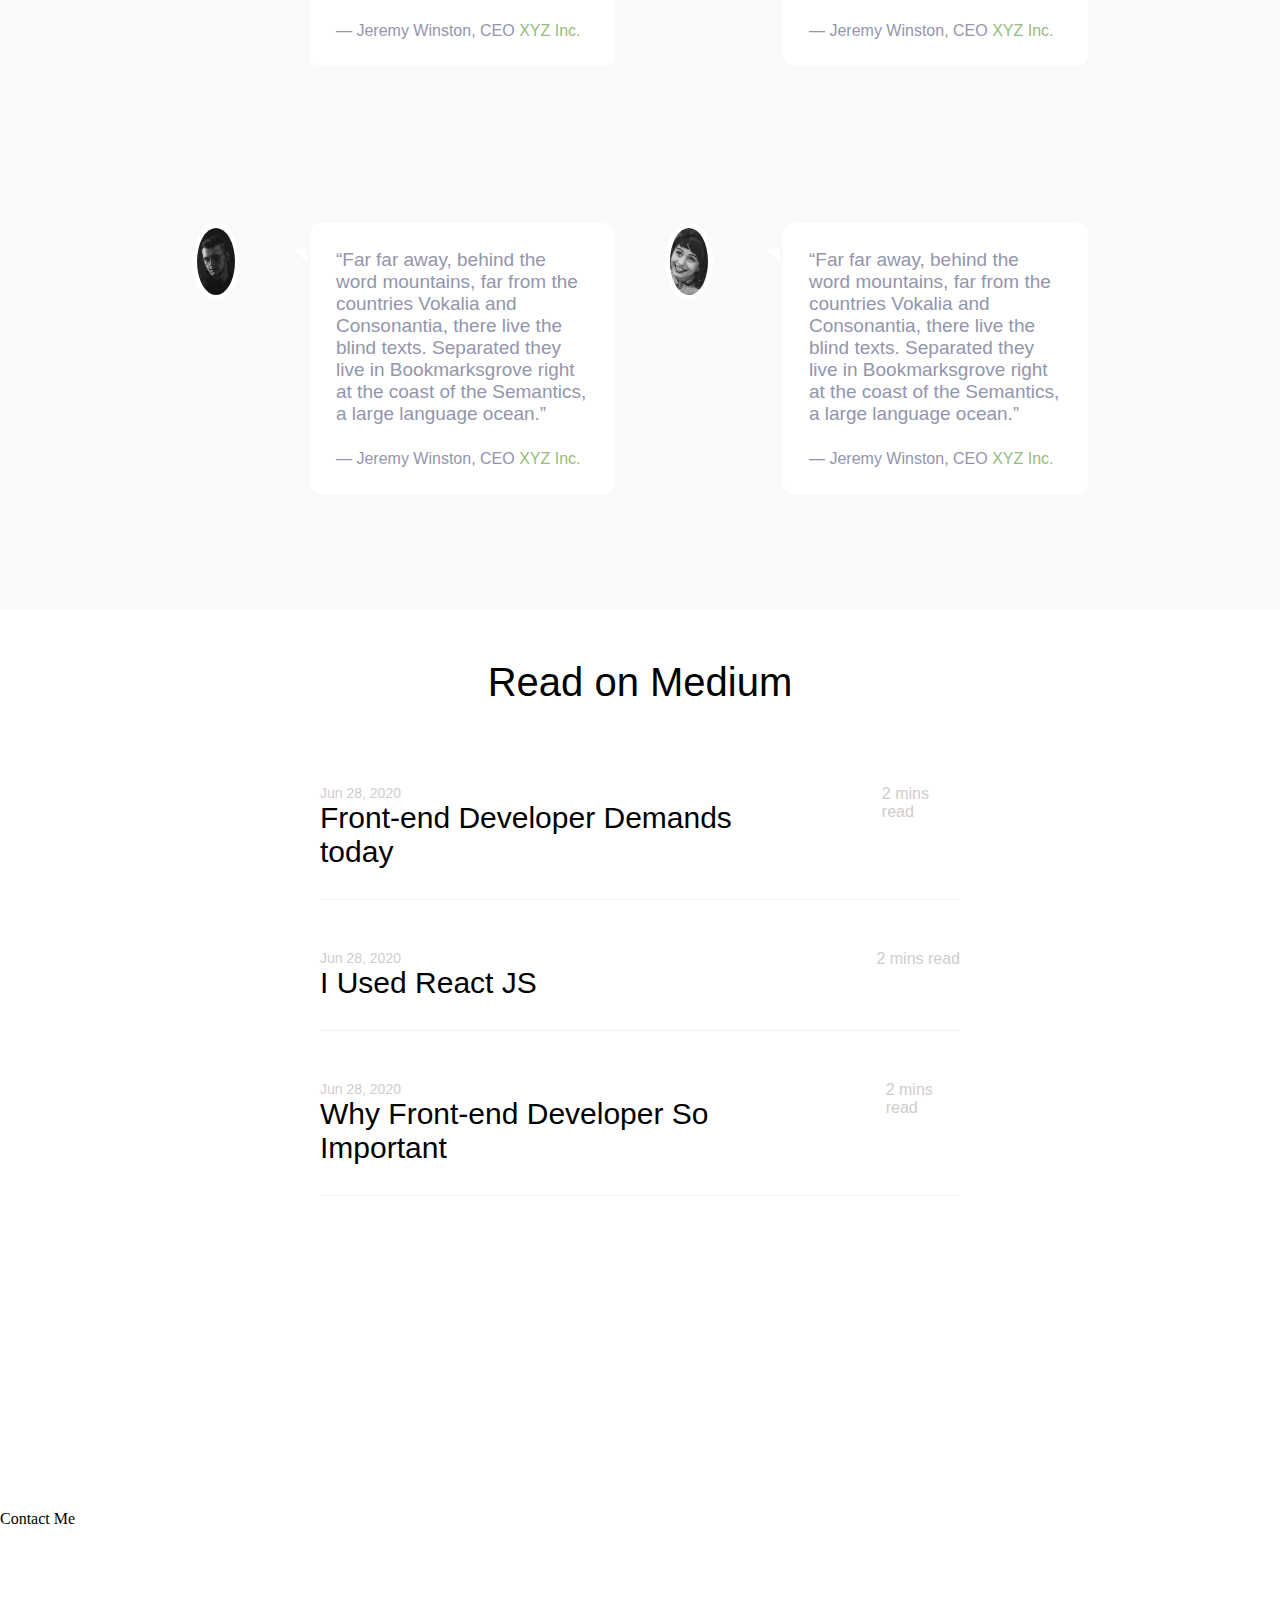
==== commit 72e76e7c: "homework2" ====
--- a/proyekt2/index.html
+++ b/proyekt2/index.html
@@ -196,7 +196,7 @@
                 <br>
                 <div class="cont-div">
                     <div>
-                        <div>Batchelor in Software Engineering </div>
+                        <div class="enginer">Batchelor in Software Engineering </div>
                         <div class="pablo"><i class="fa-solid fa-lightbulb"></i> Columbia University </div>
                     </div>
                     <div> <i class="fa-regular fa-calendar"></i> March 2015 - November 2019 </div>
@@ -204,6 +204,86 @@
                 </div>
             </div>
     </section>
+    <section>
+
+        <div class="different-color">
+            <div class="happy"> Happy Clients</div>
+            <div class="div-main">
+                <div class="partner">
+                    <div class="div-photo1"></div>
+                    <div class="partner-div">
+                        <p class="text-p">“Far far away, behind the word mountains, far from the countries Vokalia
+                            and Consonantia, there live the blind texts. Separated they live in Bookmarksgrove right at
+                            the
+                            coast of the Semantics, a large language ocean.”</p>
+                        <p class="jeremy">— Jeremy Winston, CEO <span class="green">XYZ Inc.</span> </p>
+                    </div>
+                    <div class="div-photo"> </div>
+                    <div class="partner-div">
+                        <p class="text-p">“Far far away, behind the word mountains, far from the countries Vokalia
+                            and Consonantia, there live the blind texts. Separated they live in Bookmarksgrove right at
+                            the
+                            coast of the Semantics, a large language ocean.”</p>
+                        <p class="jeremy">— Jeremy Winston, CEO <span class="green">XYZ Inc.</span> </p>
+                    </div>
+                </div>
+                <div class="partner">
+                    <div class="div-photo2"></div>
+                    <div class="partner-div">
+                        <p class="text-p">“Far far away, behind the word mountains, far from the countries Vokalia
+                            and Consonantia, there live the blind texts. Separated they live in Bookmarksgrove right at
+                            the
+                            coast of the Semantics, a large language ocean.”</p>
+                        <p class="jeremy">— Jeremy Winston, CEO <span class="green">XYZ Inc.</span> </p>
+                    </div>
+                    <div class="div-photo3"></div>
+                    <div class="partner-div">
+                        <p class="text-p">“Far far away, behind the word mountains, far from the countries Vokalia
+                            and Consonantia, there live the blind texts. Separated they live in Bookmarksgrove right at
+                            the
+                            coast of the Semantics, a large language ocean.”</p>
+                        <p class="jeremy">— Jeremy Winston, CEO <span class="green">XYZ Inc.</span> </p>
+                    </div>
+                </div>
+            </div>
+
+        </div>
+    </section>
+    <section>
+        <div class="div-heading">
+            <div class="medium"> Read on Medium</div>
+            <div class="div-main-data">
+                <div class="june">
+                    <div>
+                        <p class="div-data">Jun 28, 2020 </p>
+                        <p class="fronted">Front-end Developer Demands today</p>
+                    </div>
+                    <div class="div-minute"> 2 mins read</div>
+                </div>
+                <div class="june">
+                    <div>
+                        <p class="div-data">Jun 28, 2020</p>
+                        <p class="fronted">I Used React JS </p>
+                    </div>
+                    <div class="div-minute">2 mins read </div>
+                </div>
+                <div class="june">
+                    <div>
+                        <p class="div-data">Jun 28, 2020 </p>
+                        <p class="fronted">Why Front-end Developer So Important </p>
+                    </div>
+                    <div class="div-minute">2 mins read </div>
+                </div>
+            </div>
+
+        </div>
+    </section>
+    <section>
+        <div class="div-last-one">
+            <div>Contact Me </div>
+            <div></div>
+        </div>
+    </section>
 
 </body>
 
--- a/proyekt2/style.css
+++ b/proyekt2/style.css
@@ -4,6 +4,7 @@
     box-sizing: border-box;
 
 }
+@import url('https://fonts.googleapis.com/css2?family=Nunito:ital,wght@0,200..1000;1,200..1000&family=Roboto:ital,wght@0,100;0,300;0,400;0,500;0,700;0,900;1,100;1,300;1,400;1,500;1,700;1,900&display=swap');
 
 .header {
     width: 100%;
@@ -11,6 +12,7 @@
     background-image: url(./hero_img.jpg);
     position: relative;
     z-index: -1;
+    font-family: "Nunito", sans-serif;
 }
 
 .header::after {
@@ -107,6 +109,7 @@
     align-items: center;
     justify-content: center;
     gap: 50px;
+    font-family: "Nunito", sans-serif;
 }
 
 .image {
@@ -175,6 +178,7 @@
     align-items: center;
     gap: 30px;
     margin-left: 150px;
+    font-family: "Nunito", sans-serif;
 }
 
 .div-menu1 {
@@ -250,26 +254,31 @@
     justify-content: space-evenly;
     /* gap: 50px; */
 }
-.first-div{
+
+.first-div {
     width: 25%;
 
 }
-.first{
+
+.first {
     background-image: url(./work_4.jpg.webp);
     background-size: cover;
     background-position: center;
 }
-.second{
+
+.second {
     background-image: url(./work_6.jpg.webp);
     background-size: cover;
     background-position: center;
 }
-.three{
+
+.three {
     background-image: url(./work_7.jpg.webp);
     background-size: cover;
     background-position: center;
 }
-.servis{
+
+.servis {
     width: 100%;
     height: 90vh;
     display: flex;
@@ -277,21 +286,25 @@
     align-items: center;
     margin-top: 100px;
     gap: 50px;
-
-}
-.servis2{
+    font-family: "Nunito", sans-serif;
+
+}
+
+.servis2 {
     font-size: 40px;
 }
-.box{
+
+.box {
     width: 60%;
     height: 35%;
     display: flex;
     gap: 50px;
 }
-.box-all{
+
+.box-all {
     width: 33%;
     height: 100%;
-     border: 1px solid black; 
+    border: 1px solid black;
     border-radius: 5px;
     padding: 20px;
     display: flex;
@@ -301,102 +314,302 @@
     font-family: Verdana, Geneva, Tahoma, sans-serif;
 }
 
-.div-away{
+.div-away {
     font-size: 12px;
 }
-.icon{
+
+.icon {
     height: 25%;
     font-size: 40px;
     color: #96BB7C;
 }
 
 
-.conteiner{
+.conteiner {
     width: 100%;
     height: 100vh;
     display: flex;
     align-items: center;
     justify-content: center;
     gap: 50px;
-}
-.conteiner1{
+    font-family: "Nunito", sans-serif;
+}
+
+.conteiner1 {
     width: 17%;
     height: 50%;
-  
+
     background-image: url(./hero_img.jpg);
     background-position: center;
     background-size: cover;
-    
+
     margin-bottom: 70px;
 }
-.conteiner2{
+
+.conteiner2 {
     width: 35%;
     height: 95%;
     display: flex;
     flex-direction: column;
     gap: 15px;
-   
-}
-.cont-div{
+
+}
+
+.cont-div {
     width: 100%;
     height: 10%;
     display: flex;
     gap: 150px;
 }
-.resume{
+
+.resume {
     font-size: 35px;
     margin-bottom: 50px;
 }
-.work{
+
+.work {
     font-size: 25px;
-}
-.m-div{
+    margin-bottom: 20px;
+}
+
+.m-div {
     display: flex;
     flex-direction: column;
     gap: 15px;
 }
-.full-div{
+
+.full-div {
     border-radius: 50px;
-    background-color:#F4F8F2;
+    background-color: #F4F8F2;
     width: 50%;
     font-size: 12px;
-    color: #96BBA2 ;
+    color: #96BBA2;
     text-align: center;
 }
-.half-div{
+
+.half-div {
     display: flex;
     flex-direction: column;
     gap: 20px;
     align-items: end;
 }
-.font-size{
+
+.font-size {
     font-size: 13px;
 }
-.education-div{
+
+.education-div {
     font-size: 25px;
-   
-}
-.master-div{
+
+}
+
+.master-div {
     display: flex;
     flex-direction: column;
     gap: 10px;
-   
-}
-.main-education{
+
+}
+
+.main-education {
     display: flex;
     flex-direction: column;
     gap: 10px;
     width: 80;
 }
-.div-harvard{
+
+.div-harvard {
     font-size: 12px;
 }
-.study-div{
+
+.study-div {
     margin-top: 30px;
     color: gray;
-    margin-right: 10px;
-}
-.pablo{
+    font-size: 14px;
+}
+
+.pablo {
     color: gray;
-   
+
+}
+
+.enginer {
+    font-size: 13px;
+}
+
+.different-color {
+    width: 100%;
+    height: 100vh;
+    background-color: #F8F9FA;
+    display: flex;
+    flex-direction: column;
+    /* justify-content: center; */
+    align-items: center;
+    gap: 40px;
+    font-family: "Nunito", sans-serif;
+}
+
+.partner {
+    display: flex;
+    width: 70%;
+    height: 60%;
+    gap: 50px;
+    position: relative;
+
+}
+
+/* 
+.partner::after {
+
+
+     content: ""; 
+    width: 3%;
+    height: 3%;
+    position: absolute;
+    background-color: red;
+    clip-path: polygon(100% 0, 0 0, 100% 100%);
+    left: 20;
+} */
+
+
+
+.happy {
+    font-size: 40px;
+}
+
+.partner-div {
+    width: 45%;
+    height: 70%;
+    background-color: #fff;
+    border: solid 1px white;
+    border-radius: 10px;
+    margin-left: 20px;
+    padding: 25px;
+    display: flex;
+    flex-direction: column;
+    justify-content: space-between;
+    color: #9395AB;
+     position: relative; 
+
+}
+
+.partner-div::after {
+    content: "";
+    width: 5%;
+    height: 5%;
+    position: absolute;
+    background-color: #FFF;;
+    clip-path: polygon(100% 0, 0 0, 100% 100%);
+
+    left: -19px;
+    top: 5;
+
+}
+
+
+
+
+.div-main {
+    width: 100%;
+    height: 100%;
+    display: flex;
+    flex-direction: column;
+    gap: 40px;
+    align-items: center;
+}
+
+.text-p {
+    font-size: 19px;
+}
+
+.green {
+    color: #96BB7C;
+}
+
+.jeremy {
+    font-size: 16px;
+}
+
+.div-photo {
+    width: 7%;
+    height: 20%;
+    border: solid 5px white;
+    border-radius: 50%;
+    background-image: url(./person_2.jpg.webp);
+    background-position: center;
+    background-size: cover;
+}
+
+.div-photo1 {
+    width: 7%;
+    height: 20%;
+    border: solid 5px white;
+    border-radius: 50%;
+    background-image: url(./person_1.jpg.webp);
+    background-position: center;
+    background-size: cover;
+
+}
+
+.div-photo2 {
+    width: 7%;
+    height: 20%;
+    border: solid 5px white;
+    border-radius: 50%;
+    background-image: url(./person_3.jpg.webp);
+    background-position: center;
+    background-size: cover;
+
+}
+
+.div-photo3 {
+    width: 7%;
+    height: 20%;
+    border: solid 5px white;
+    border-radius: 50%;
+    background-image: url(./person_4.jpg.webp);
+    background-position: center;
+    background-size: cover;
+
+}
+.div-heading{
+    width: 100%;
+    height: 100vh;
+    background-color: #FFF;
+    display: flex;
+    flex-direction: column;
+    align-items: center;
+    gap: 80px;
+    padding-top: 50px;
+    font-family: "Nunito", sans-serif;
+
+}
+.medium{
+    font-size: 40px;
+}
+.june{
+    display: flex;
+    justify-content: space-between;
+    width: 100%;
+    gap: 100px;
+    border-bottom: 1px solid #EFEFEF;
+    margin-bottom: 50px;
+}
+.fronted{
+    font-size: 30px;
+    padding-bottom: 30px;
+}
+.div-data{
+    font-size: 14px;
+    color: #D1CCCC
+}
+.div-minute{
+    color:#D1CCCC
+}
+.div-main-data{
+    width: 50%;
+}
+.div-last-one{
+    width: 100%;
+    height: 100vh;
+    background-color: #FFF;
 }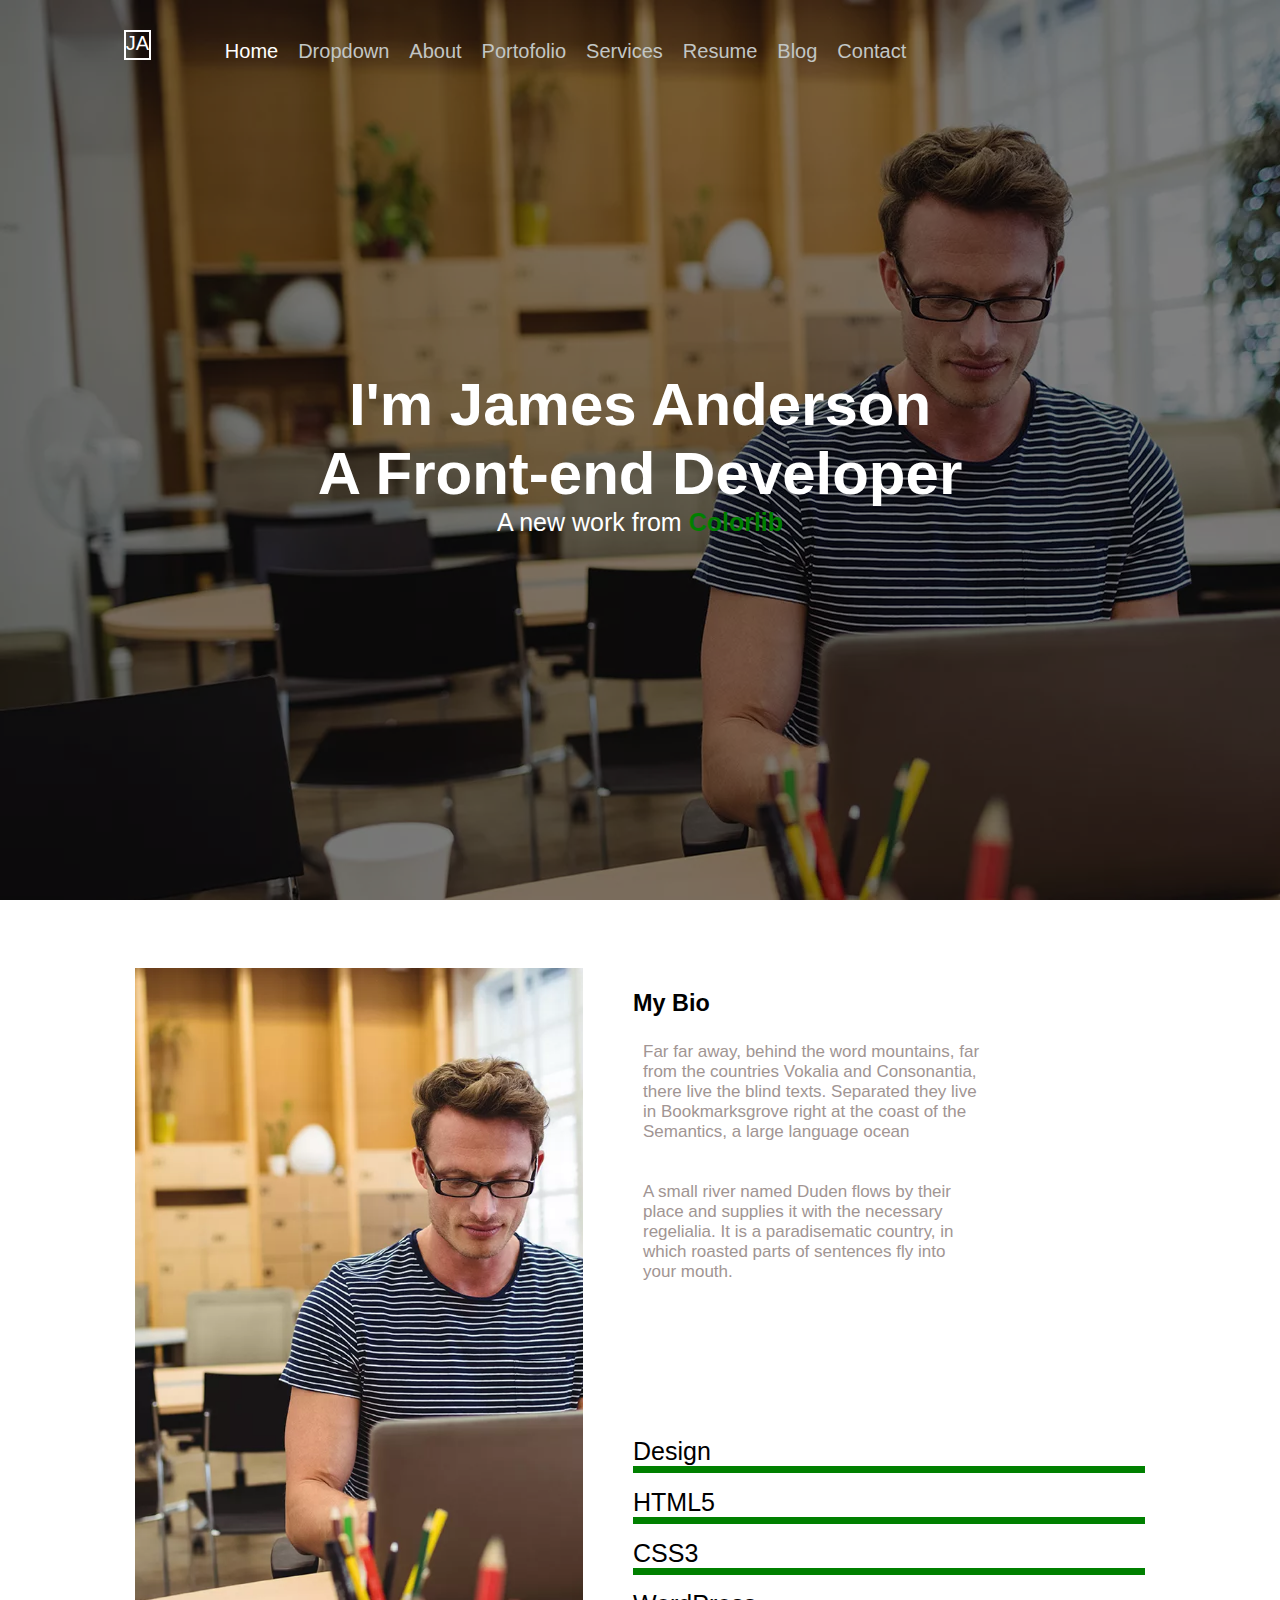
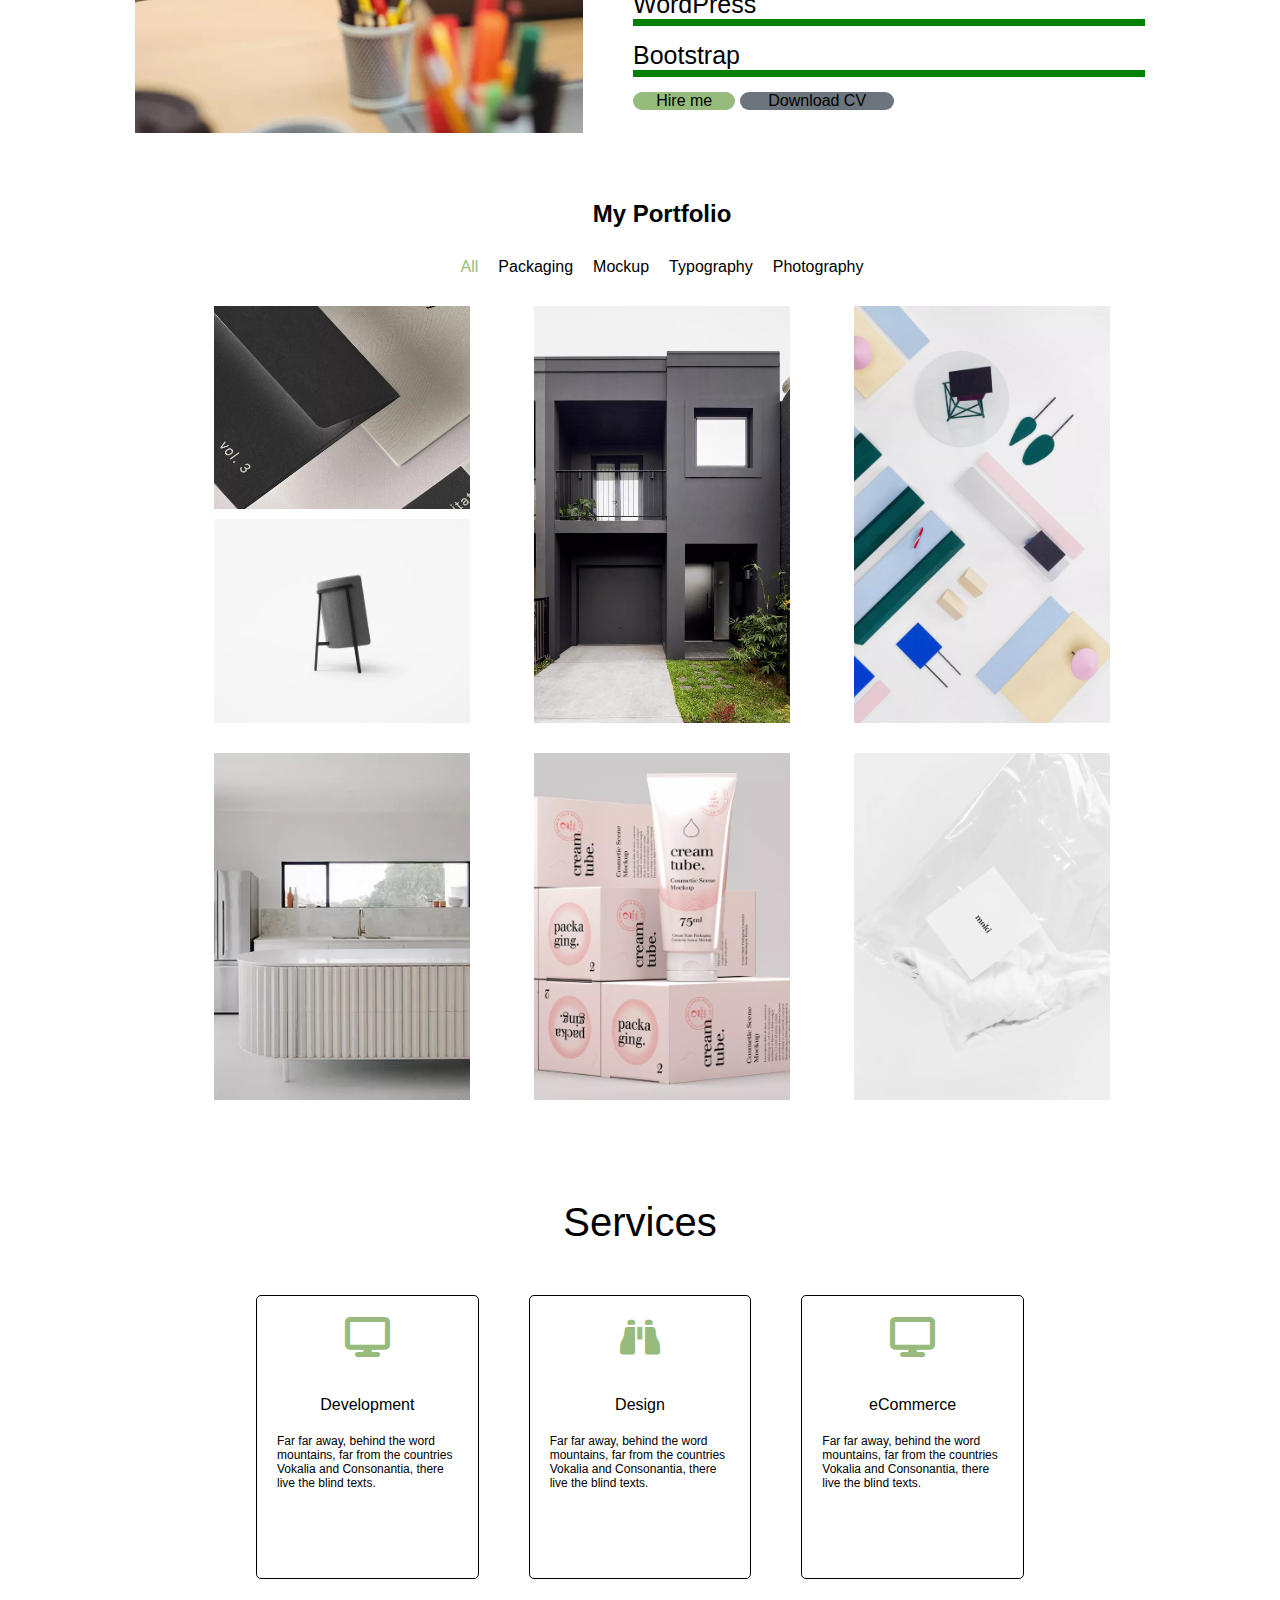
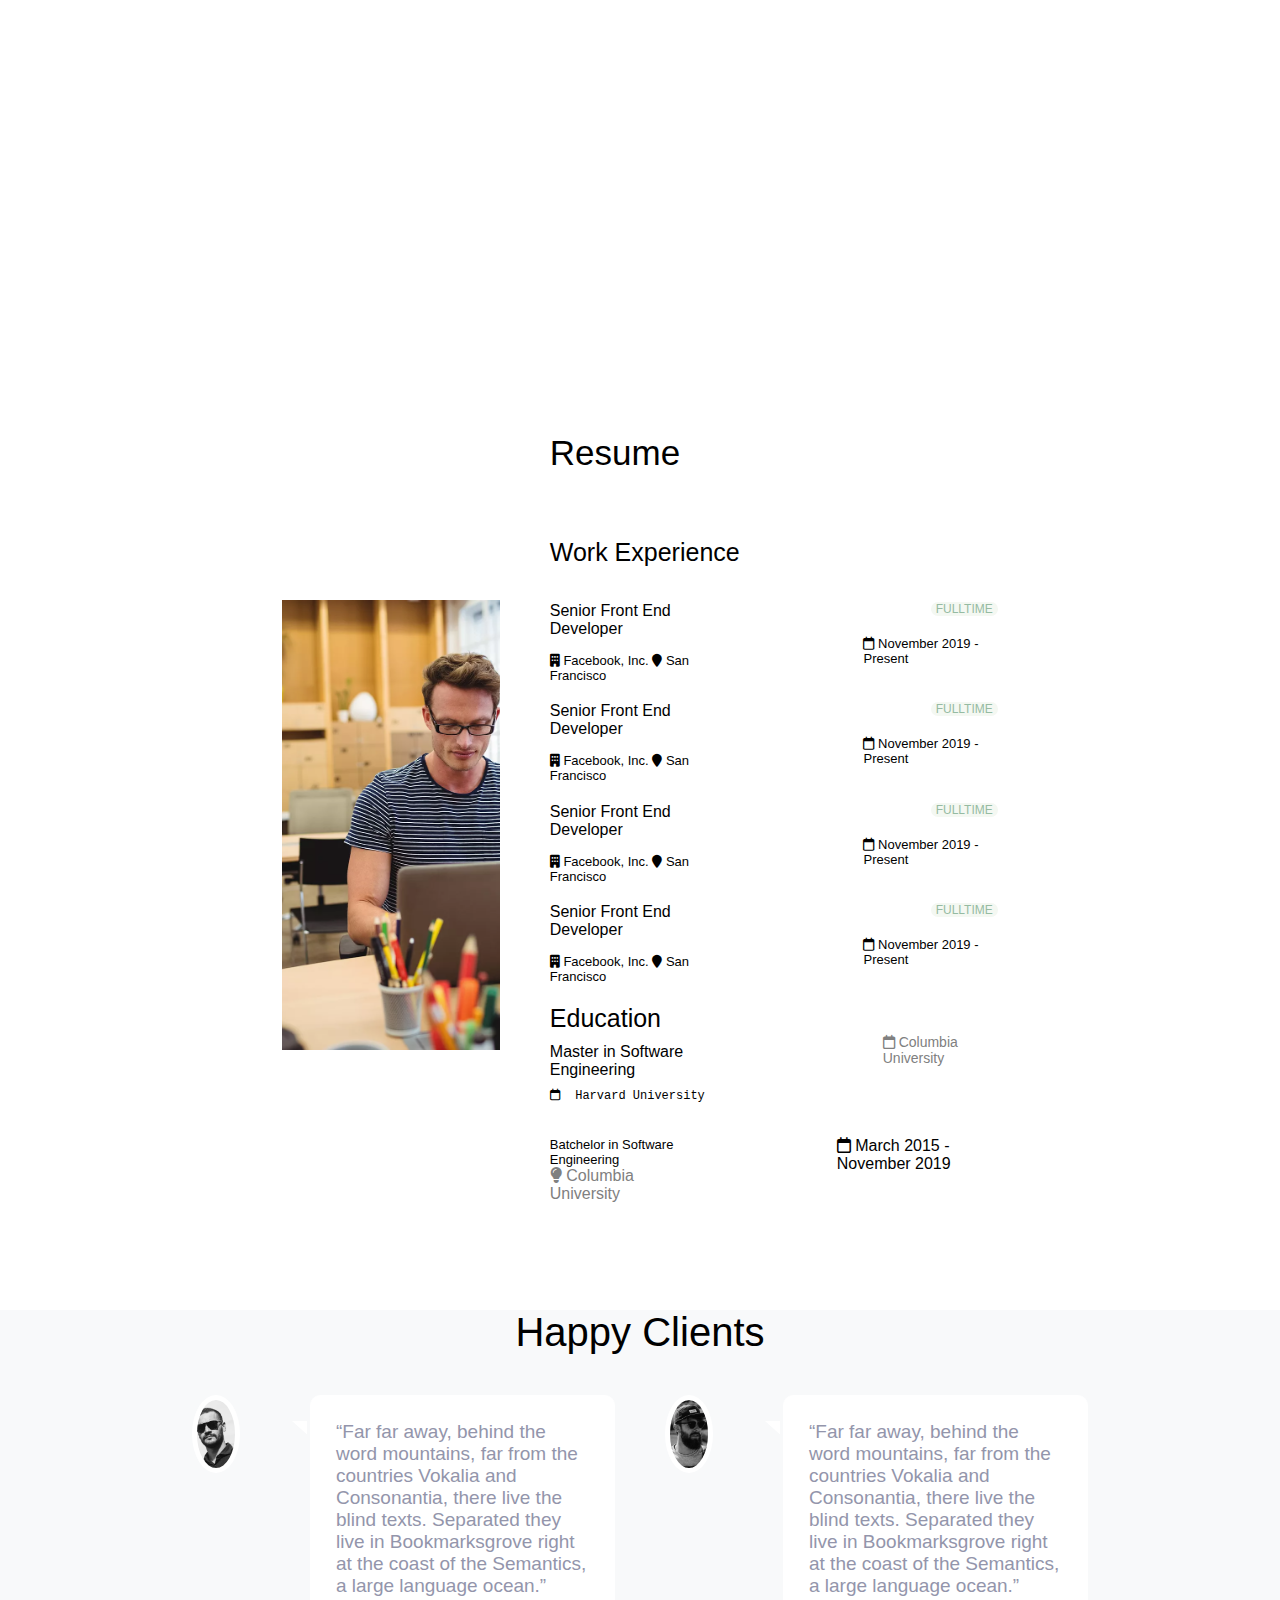
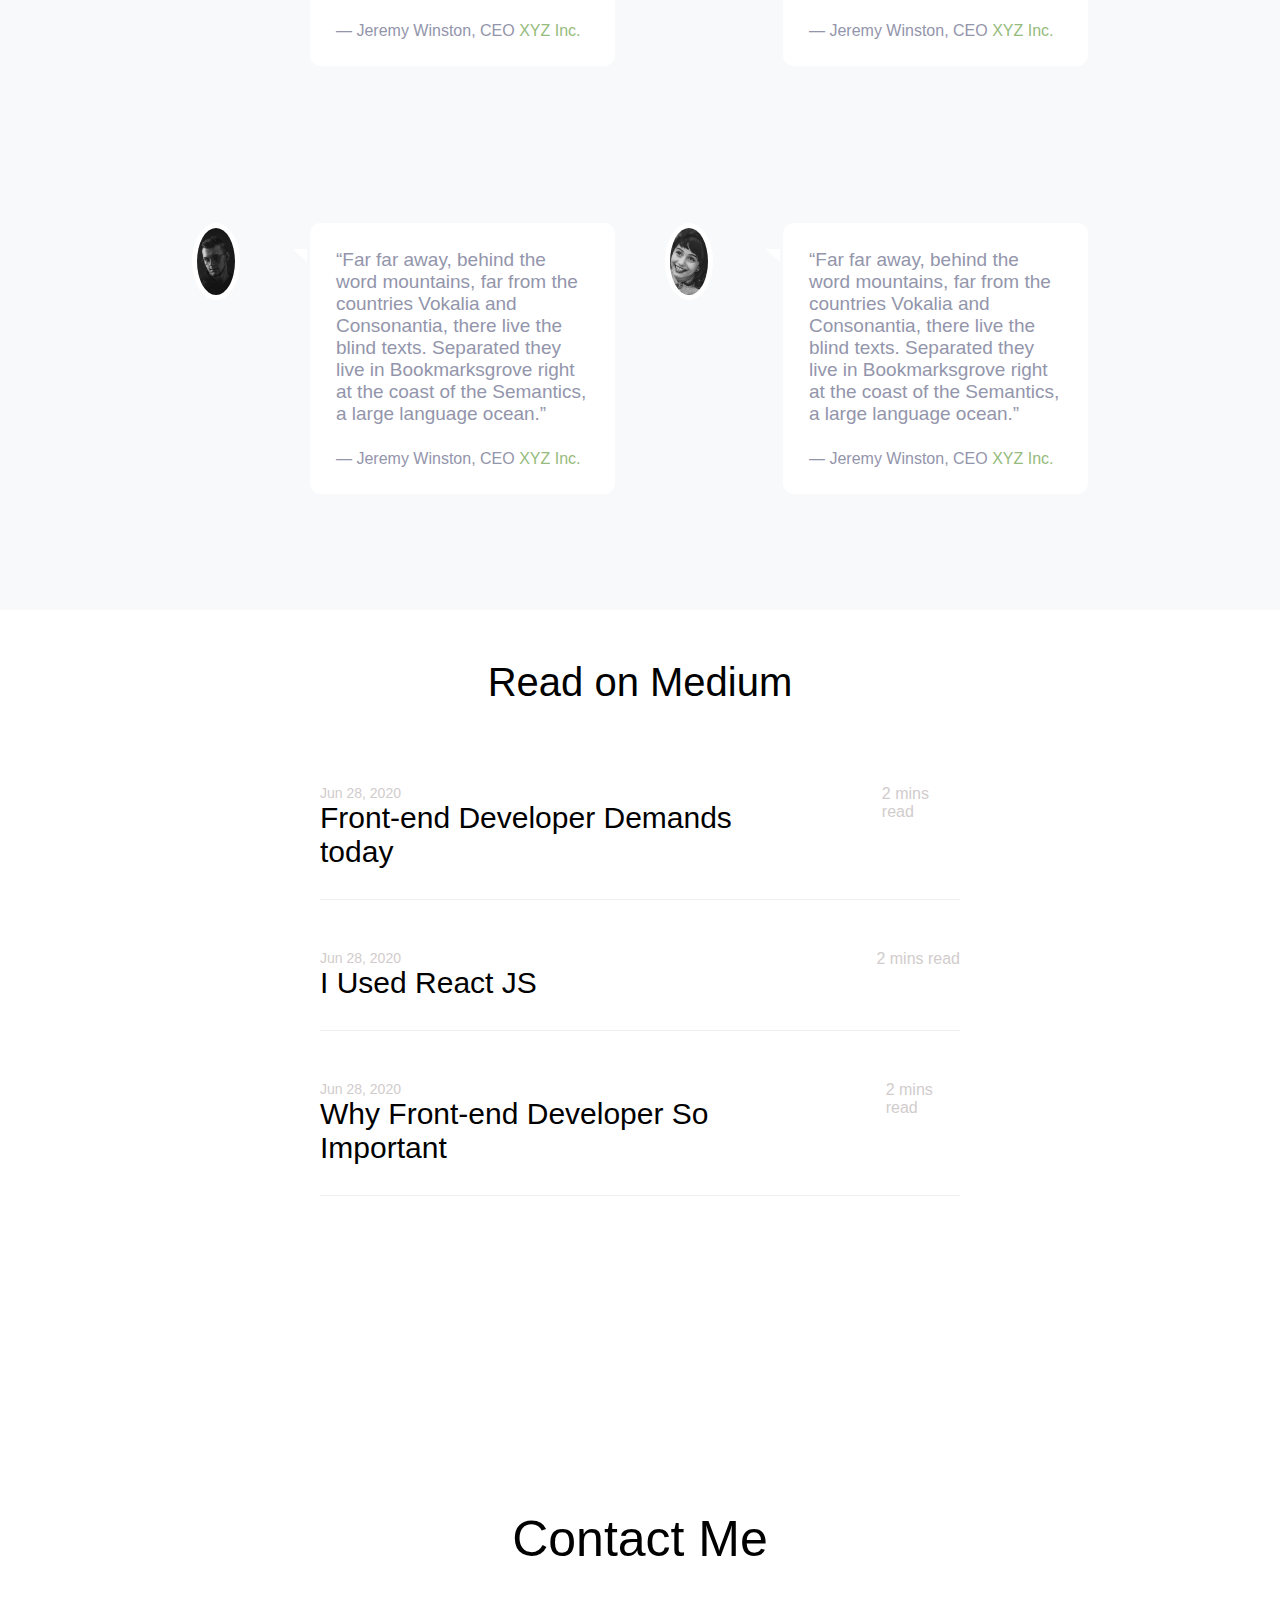
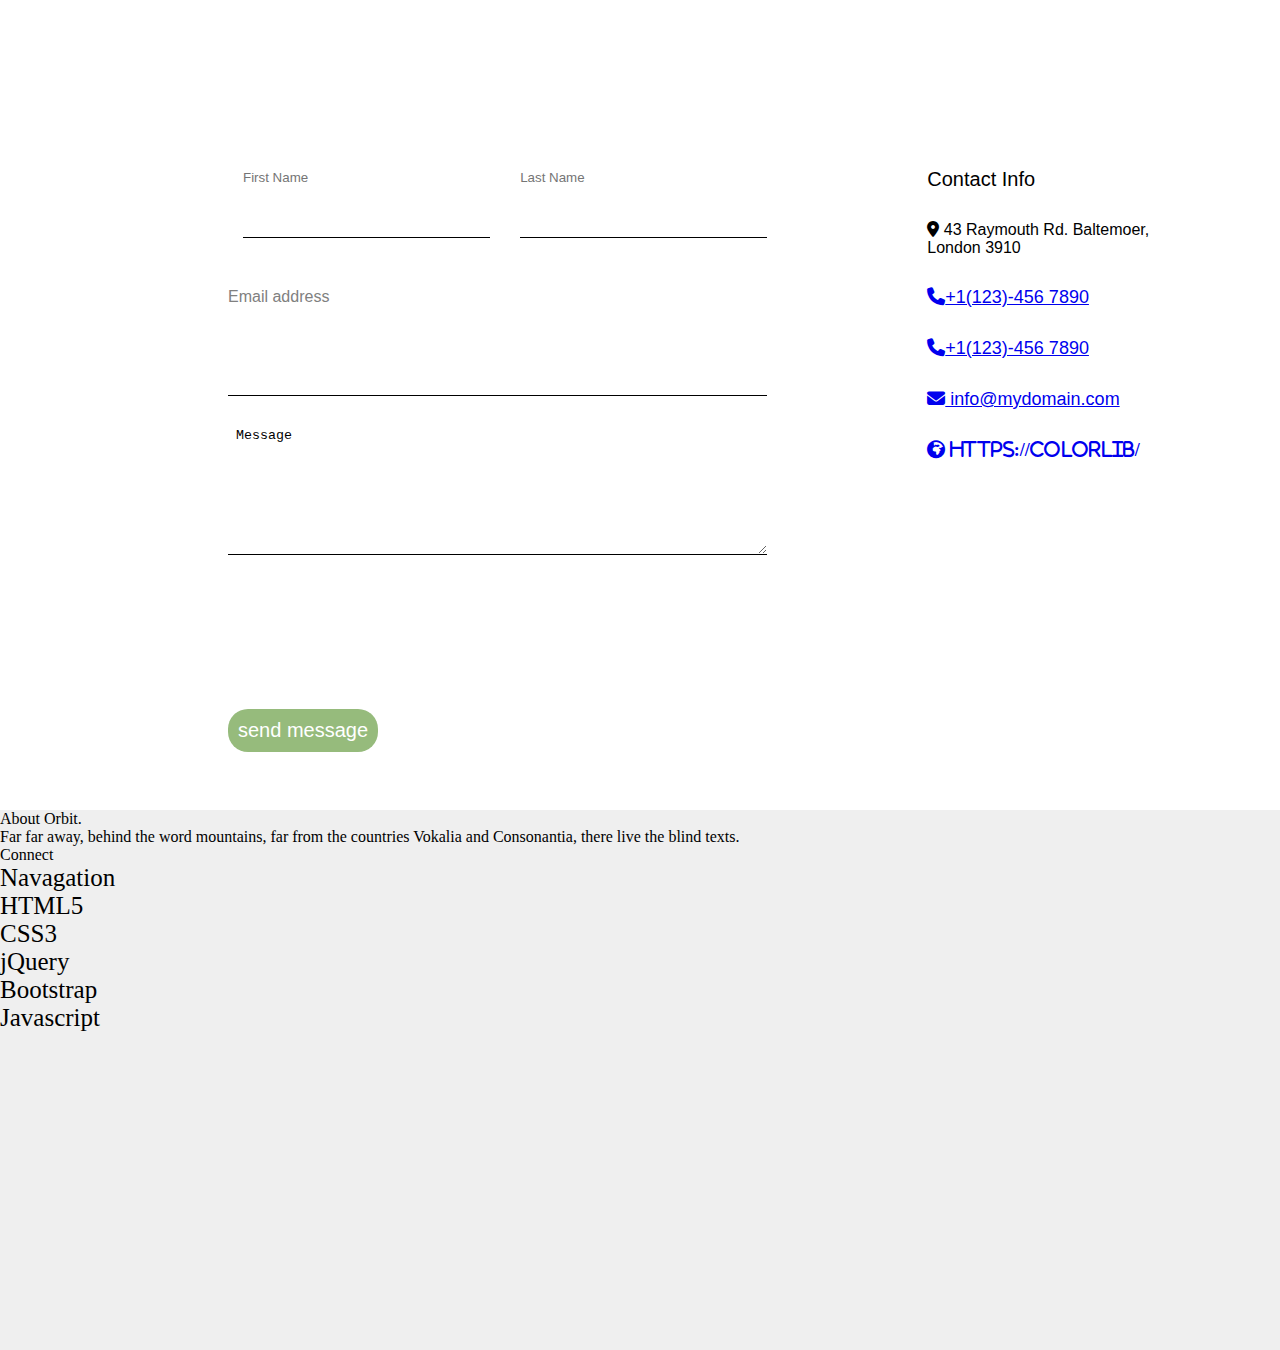
==== commit 93037c44: "homework" ====
--- a/proyekt2/index.html
+++ b/proyekt2/index.html
@@ -7,6 +7,7 @@
     <link rel="stylesheet" href="./style.css">
     <title>Document</title>
     <link rel="stylesheet" href=" https://cdnjs.cloudflare.com/ajax/libs/font-awesome/6.6.0/css/all.min.css">
+    <link rel="stylesheet" href="https://cdnjs.cloudflare.com/ajax/libs/font-awesome/6.6.0/css/all.min.css">
 </head>
 
 <body>
@@ -280,10 +281,75 @@
     </section>
     <section>
         <div class="div-last-one">
-            <div>Contact Me </div>
-            <div></div>
-        </div>
-    </section>
+            <div class="contact">Contact Me </div>
+            <div class="div-main-input">
+                <div class="div-child-input">
+                    <div class="input-direction">
+                        <label for="html"> </label>
+                        <input class="w3-input w3-hover-green input-text" id="html" type="text"
+                            placeholder="First Name">
+                        <label for="work"></label>
+                        <input class="w3-input w3-hover-green input-text" id="work" type="text" placeholder="Last Name">
+
+                    </div>
+                    <div class="input-mother"> <label for="home">Email address </label>
+                        <input class="w3-input w3-hover-green input-mail" id="home" type="text">
+                    </div>
+                    <div class="textarea-div">
+                        <textarea name="" class="div-textarea" id=""> Message</textarea>
+                    </div>
+                    <div>
+
+                    </div>
+                    <div class="div-send-message">send message</div>
+                </div>
+                <div class="div-child-input2">
+                    <div class="div-contact-info"> Contact Info</div>
+                    <div class="text-div-icon">
+                        <p class="div-alone">
+                            <i class="fa-solid fa-location-dot"></i> 43 Raymouth Rd. Baltemoer, London 3910
+                        </p>
+                        <p class="div-color-p"> <a href="#" class="div-color-a"><i
+                                    class="fa-solid fa-phone"></i>+1(123)-456 7890 </a></p>
+                        <p class="div-color-p"> <a href="#" class="div-color-a"><i
+                                    class="fa-solid fa-phone"></i>+1(123)-456 7890 </a></p>
+                        <p class="div-color-p">
+                            <a href="#" class="div-color-a"><i class="fa-solid fa-envelope"></i> info@mydomain.com</a>
+                        </p>
+                        <p class="div-color-p"> <a href="#" class="div-color-a"><i class="fa-solid fa-earth-africa">
+                                    https://Colorlib/ </i> </a> </p>
+                    </div>
+                </div>
+            </div>
+    </section>
+    <section>
+        <div class="last-work">
+            <div>
+                <div>
+                    <div>About Orbit. </div>
+                    <div> Far far away, behind the word mountains, far from the countries Vokalia and Consonantia, there
+                        live the blind texts. </div>
+                    <div>Connect </div>
+                    <div> </div>
+                </div>
+                <div>
+                    <p>Navagation </p>
+                    <p>HTML5 </p>
+                    <p>CSS3</p>
+                    <p>jQuery </p>
+                    <p> Bootstrap
+                    </p>
+                    <p>Javascript </p>
+                </div>
+                <div></div>
+                <div></div>
+            </div>
+        </div>
+
+
+
+    </section>
+
 
 </body>
 
--- a/proyekt2/style.css
+++ b/proyekt2/style.css
@@ -612,4 +612,104 @@
     width: 100%;
     height: 100vh;
     background-color: #FFF;
+    font-family:  "Nunito", sans-serif;;
+    display: flex;
+    flex-direction: column;
+    
+    align-items: center;
+    gap: 50px;
+}
+.contact{
+    font-size: 50px;
+}
+.div-main-input{
+    width: 80%;
+    height: 90%;
+    /* border: solid 1px; */
+    display: flex;
+    gap: 60px;
+}
+.div-child-input{
+    width: 60%;
+    height: 80%;
+    display: flex;
+    flex-direction: column;
+     gap: 50px; 
+     margin: 100px; 
+    justify-content: space-around;
+    color: gray;
+ 
+}
+
+.div-child-input2{
+    width: 25%;
+    height: 60%;
+    display: flex; 
+   gap: 30px;
+   flex-direction: column;
+   /* justify-content: space-around; */
+    margin-top:150px 
+}
+.input-text{
+    width: 50%;
+    border: none;
+    border-bottom: solid black 1px;
+   
+}
+.input-direction{
+    display: flex;
+   height: 20%; 
+   gap: 15px;
+}
+.input-mail{
+    width: 100%;
+     border: none; 
+    border-bottom: solid black 1px;
+    height: 100%;
+    
+}
+.input-mother{
+    height: 15%;
+}
+.div-textarea{
+    width: 100%;
+    height: 70%;
+    border: none;
+    border-bottom: 1px solid black;
+}
+.textarea-div{
+    height: 30%;
+}
+.div-send-message{
+    width: max-content;
+    height: max-content;
+    font-size: 20px;
+    background-color: #96BB7C;
+    border-radius: 20px;
+    color: white;
+    padding: 10px;
+}
+.text-div-icon{
+    display: flex;
+    flex-direction: column;
+   gap: 30px;
+}
+.div-color-p{
+     color: red;
+    font-size: 18px;
+}
+.div-color-p{
+    color: #96BB7C;
+}
+.div-alone{
+    font-size: 16px;
+    font-family:  "Nunito", sans-serif;;
+}
+.div-contact-info{
+    font-size: 20px;
+}
+.last-work{
+    width: 100%;
+    height: 60vh;
+    background-color: #EFEFEF;
 }